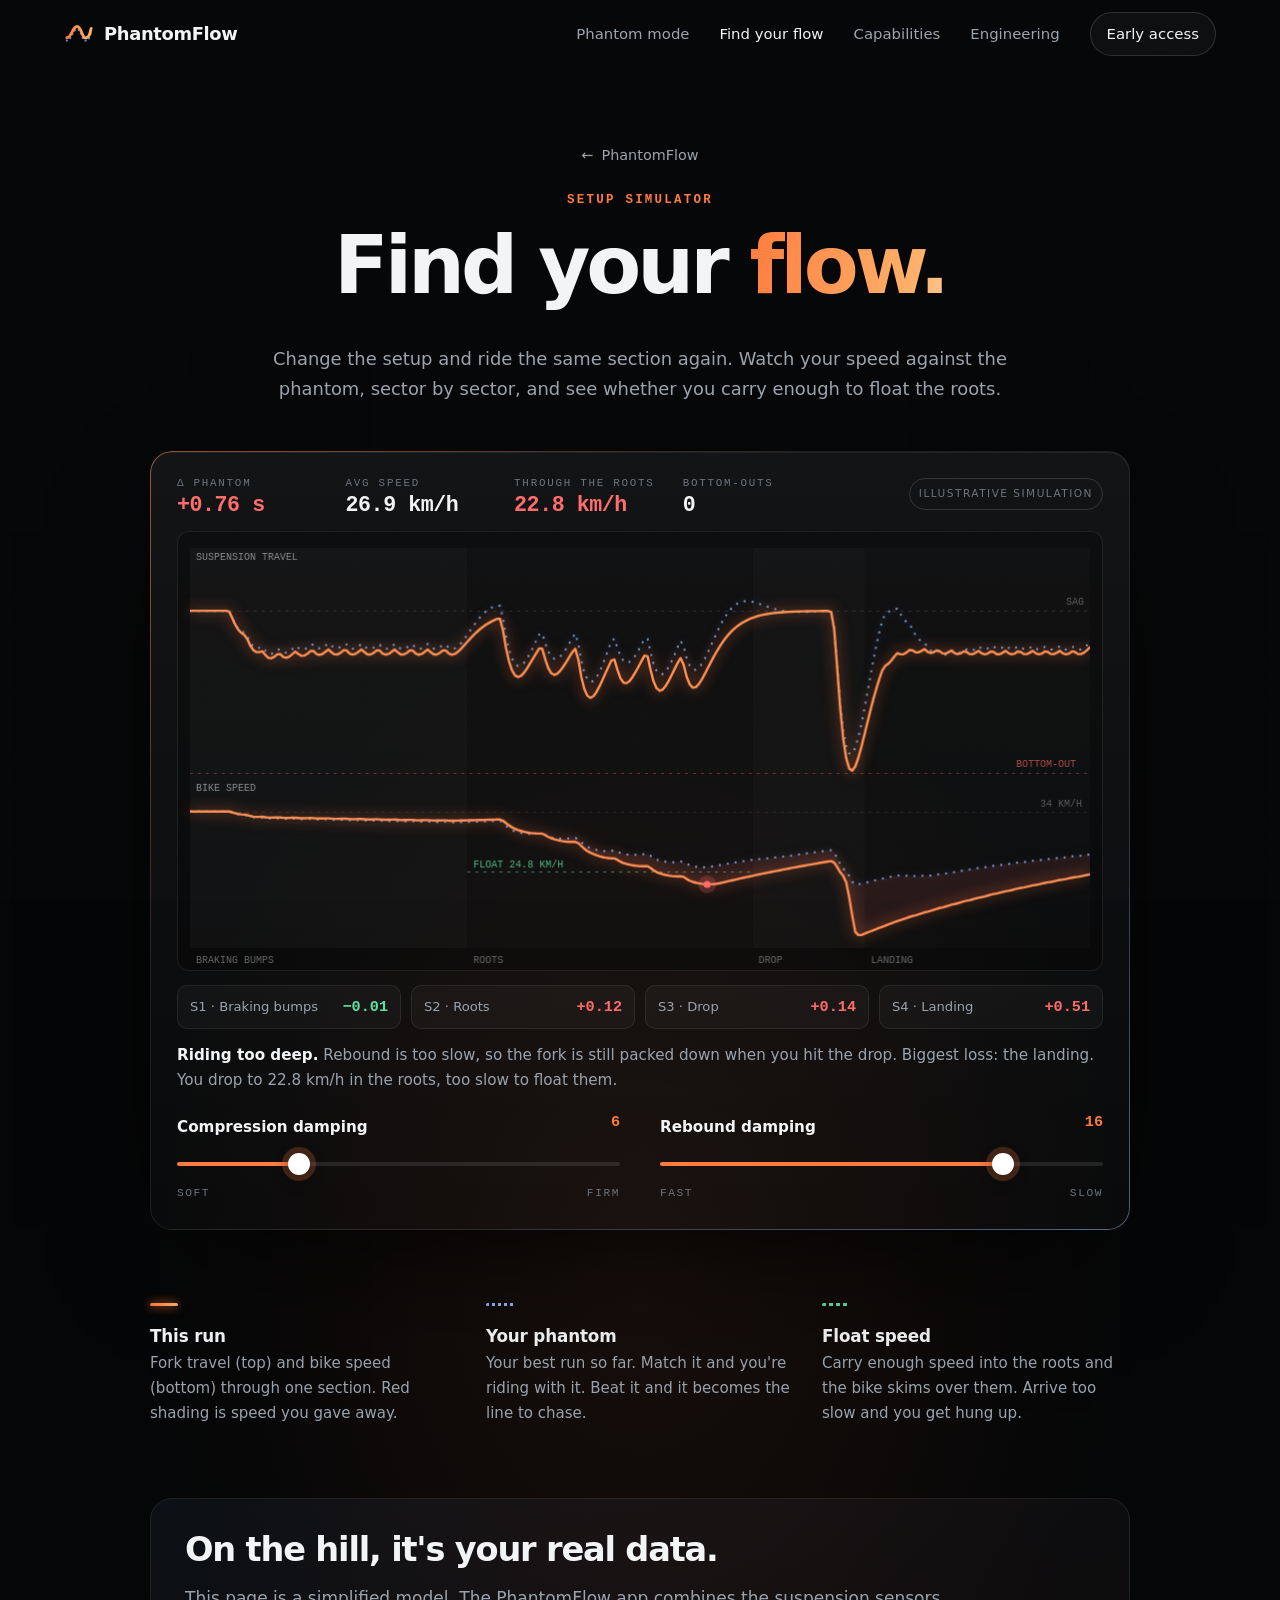
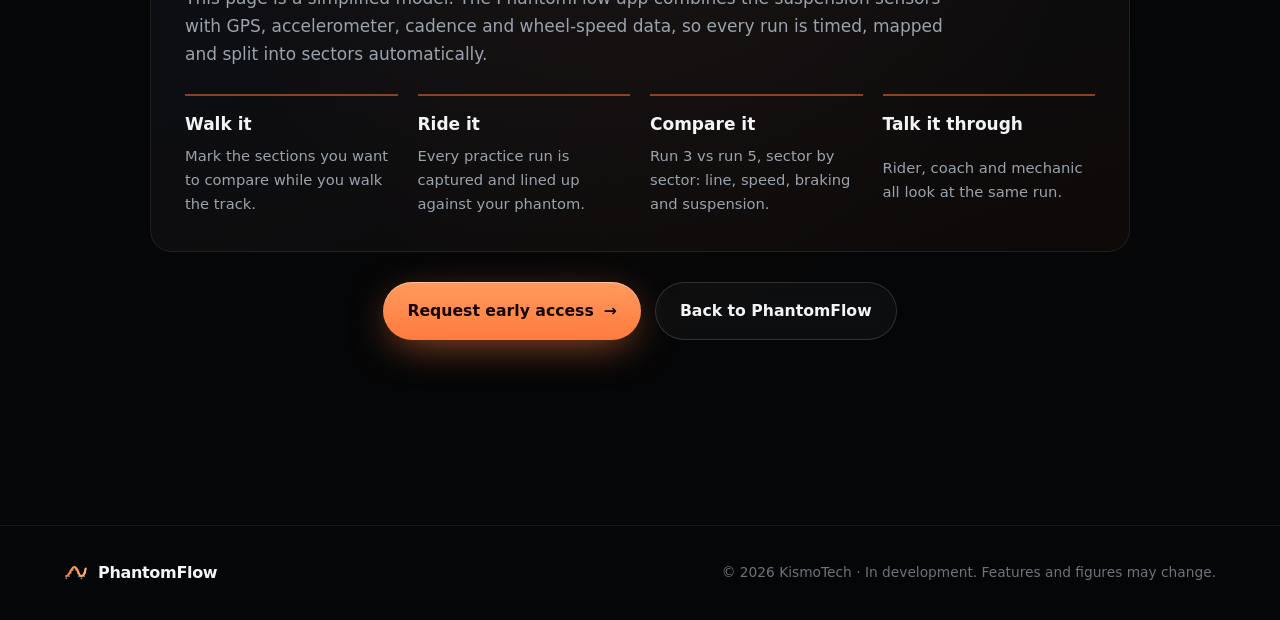
==== site/flow.html @ 26a6f1a1 "Initial PhantomFlow.uk site and Pages deployment - Static site in site/: landing page (hero telemetr" ====
<!doctype html>
<html lang="en-GB">
<head>
  <meta charset="utf-8">
  <meta name="viewport" content="width=device-width, initial-scale=1">
  <title>Find your flow · PhantomFlow</title>
  <meta name="description" content="Interactive suspension setup simulator from PhantomFlow. Tune compression and rebound damping and chase your phantom.">
  <meta name="color-scheme" content="dark">
  <meta name="theme-color" content="#050607">
  <link rel="icon" href="favicon.svg" type="image/svg+xml">
  <link rel="stylesheet" href="styles.css">
  <script src="main.js" defer></script>
  <script src="interactive.js" defer></script>
</head>
<body class="page-flow">
  <a class="skip" href="#main">Skip to content</a>

  <header class="site-header is-scrolled" data-header>
    <div class="wrap header-row">
      <a class="brand" href="./" aria-label="PhantomFlow home">
        <svg class="brand-mark" viewBox="0 0 32 32" aria-hidden="true"><use href="#mark"/></svg>
        <span>Phantom<b>Flow</b></span>
      </a>
      <nav aria-label="Primary">
        <a href="./#phantom">Phantom mode</a>
        <a href="flow.html" aria-current="page">Find your flow</a>
        <a href="./#capabilities">Capabilities</a>
        <a href="./#built">Engineering</a>
        <a href="./#access" class="nav-cta">Early access</a>
      </nav>
    </div>
  </header>

  <main id="main">
    <section class="section section-flow flow-page" aria-labelledby="flow-title">
      <div class="wrap">
        <div class="flow-head">
          <a class="back reveal" href="./"><span aria-hidden="true">←</span> PhantomFlow</a>
          <p class="eyebrow reveal">Setup simulator</p>
          <h1 id="flow-title" class="reveal">Find your <span class="gradient">flow.</span></h1>
          <p class="muted reveal">Change the setup and ride the same section again. Watch your speed against
            the phantom, sector by sector, and see whether you carry enough to float the roots.</p>
        </div>

        <div class="panel tuner reveal" data-tuner>
          <div class="tuner-top">
            <div class="readouts" aria-live="polite">
              <div><span class="hud-label">Δ Phantom</span><b data-out="delta">—</b></div>
              <div><span class="hud-label">Avg speed</span><b data-out="speed">—</b></div>
              <div><span class="hud-label">Through the roots</span><b data-out="roots">—</b></div>
              <div><span class="hud-label">Bottom-outs</span><b data-out="bottoms">—</b></div>
            </div>
            <span class="tag">Illustrative simulation</span>
          </div>

          <canvas class="tuner-canvas" data-tuner-canvas aria-hidden="true"></canvas>
          <ol class="splits" data-splits aria-label="Sector times against the phantom"></ol>
          <p class="tuner-verdict" data-out="verdict" aria-live="polite">&nbsp;</p>

          <div class="controls">
            <label class="control">
              <span class="control-row"><span>Compression damping</span><output data-val="comp">6</output></span>
              <input type="range" min="1" max="20" value="6" data-in="comp" aria-describedby="comp-hint">
              <span id="comp-hint" class="control-hint"><span>Soft</span><span>Firm</span></span>
            </label>
            <label class="control">
              <span class="control-row"><span>Rebound damping</span><output data-val="reb">16</output></span>
              <input type="range" min="1" max="20" value="16" data-in="reb" aria-describedby="reb-hint">
              <span id="reb-hint" class="control-hint"><span>Fast</span><span>Slow</span></span>
            </label>
          </div>
        </div>

        <div class="howto">
          <div class="howto-item reveal">
            <span class="sw sw-live" aria-hidden="true"></span>
            <h2>This run</h2>
            <p>Fork travel (top) and bike speed (bottom) through one section. Red shading is speed you gave away.</p>
          </div>
          <div class="howto-item reveal">
            <span class="sw sw-phantom" aria-hidden="true"></span>
            <h2>Your phantom</h2>
            <p>Your best run so far. Match it and you're riding with it. Beat it and it becomes the line to chase.</p>
          </div>
          <div class="howto-item reveal">
            <span class="sw sw-float" aria-hidden="true"></span>
            <h2>Float speed</h2>
            <p>Carry enough speed into the roots and the bike skims over them. Arrive too slow and you get hung up.</p>
          </div>
        </div>

        <section class="fusion reveal" aria-labelledby="fusion-title">
          <h2 id="fusion-title">On the hill, it's your real data.</h2>
          <p>This page is a simplified model. The PhantomFlow app combines the suspension sensors with GPS,
            accelerometer, cadence and wheel-speed data, so every run is timed, mapped and split
            into sectors automatically.</p>
          <ul class="fusion-list">
            <li><strong>Walk it</strong><span>Mark the sections you want to compare while you walk the track.</span></li>
            <li><strong>Ride it</strong><span>Every practice run is captured and lined up against your phantom.</span></li>
            <li><strong>Compare it</strong><span>Run 3 vs run 5, sector by sector: line, speed, braking and suspension.</span></li>
            <li><strong>Talk it through</strong><span>Rider, coach and mechanic all look at the same run.</span></li>
          </ul>
        </section>

        <p class="flow-cta reveal">
          <a class="btn btn-primary" href="./#access">Request early access <span aria-hidden="true">→</span></a>
          <a class="btn btn-quiet" href="./">Back to PhantomFlow</a>
        </p>
      </div>
    </section>
  </main>

  <footer class="site-footer">
    <div class="wrap footer-row">
      <a class="brand brand-sm" href="./"><svg class="brand-mark" viewBox="0 0 32 32" aria-hidden="true"><use href="#mark"/></svg><span>Phantom<b>Flow</b></span></a>
      <span>© 2026 KismoTech · In development. Features and figures may change.</span>
    </div>
  </footer>


  <svg width="0" height="0" style="position:absolute" aria-hidden="true">
    <defs>
      <linearGradient id="mark-g" x1="0" x2="1" y1="0" y2="0">
        <stop offset="0" stop-color="#ff7a3d"/><stop offset="1" stop-color="#ffb36b"/>
      </linearGradient>
    </defs>
    <symbol id="mark" viewBox="0 0 32 32">
      <path d="M3 23 C 8 23, 9 11, 14 11 S 19 25, 24 23 S 28 13, 29 13" fill="none" stroke="#8fb7ff" stroke-width="2.4" stroke-linecap="round" stroke-dasharray="0.1 4.6" opacity=".7"/>
      <path d="M3 20 C 8 20, 9 8, 14 8 S 19 22, 24 20 S 28 10, 29 10" fill="none" stroke="url(#mark-g)" stroke-width="3" stroke-linecap="round"/>
    </symbol>
  </svg>
</body>
</html>
---- site/styles.css ----
:root {
  color-scheme: dark;
  --bg: #050607;
  --bg-2: #0a0c0e;
  --surface: rgba(255, 255, 255, 0.035);
  --surface-2: rgba(255, 255, 255, 0.06);
  --hair: rgba(255, 255, 255, 0.08);
  --hair-2: rgba(255, 255, 255, 0.14);
  --text: #f2f4f6;
  --muted: #9aa3ad;
  --dim: #6b737c;
  --live: #ff7a3d;
  --live-2: #ffb36b;
  --phantom: #8fb7ff;
  --gain: #5fe0a1;
  --loss: #ff6b6b;
  --radius: 18px;
  --wrap: 1200px;
  --font: "Inter var", "Inter", "SF Pro Display", -apple-system, "Segoe UI Variable Display", "Segoe UI", system-ui, Roboto, "Helvetica Neue", Arial, sans-serif;
  --mono: "SF Mono", "JetBrains Mono", "Cascadia Code", ui-monospace, Menlo, Consolas, monospace;
  --ease: cubic-bezier(.2, .7, .1, 1);
}

*, *::before, *::after { box-sizing: border-box; }
html { scroll-behavior: smooth; background: var(--bg); }
@media (prefers-reduced-motion: reduce) { html { scroll-behavior: auto; } }

body {
  margin: 0;
  background: var(--bg);
  color: var(--text);
  font: 400 17px/1.65 var(--font);
  -webkit-font-smoothing: antialiased;
  text-rendering: optimizeLegibility;
  overflow-x: hidden;
}

/* subtle film grain over everything */
body::after {
  content: ""; position: fixed; inset: 0; pointer-events: none; z-index: 100; opacity: .06; mix-blend-mode: overlay;
  background-image: url("data:image/svg+xml,%3Csvg xmlns='http://www.w3.org/2000/svg' width='160' height='160'%3E%3Cfilter id='n'%3E%3CfeTurbulence type='fractalNoise' baseFrequency='.9' numOctaves='2' stitchTiles='stitch'/%3E%3C/filter%3E%3Crect width='100%25' height='100%25' filter='url(%23n)'/%3E%3C/svg%3E");
}

.wrap { max-width: var(--wrap); margin: 0 auto; padding: 0 24px; }
@media (max-width: 480px) { .wrap { padding: 0 16px; } }

a { color: inherit; }
h1, h2, h3 { margin: 0 0 .5em; font-weight: 700; letter-spacing: -0.035em; line-height: 1.02; }
h1 { font-size: clamp(3.2rem, 9vw, 7.5rem); font-weight: 800; letter-spacing: -0.05em; line-height: .95; }
h2 { font-size: clamp(2.1rem, 4.6vw, 3.6rem); }
h3 { font-size: 1.2rem; letter-spacing: -0.015em; line-height: 1.2; }
p { margin: 0 0 1.1em; }
.muted { color: var(--muted); }

.gradient {
  background: linear-gradient(100deg, var(--live) 0%, var(--live-2) 45%, #ffe2c4 60%, var(--phantom) 100%);
  -webkit-background-clip: text; background-clip: text; color: transparent;
  background-size: 200% 100%; animation: sheen 9s var(--ease) infinite alternate;
}
@keyframes sheen { to { background-position: 100% 0; } }

.skip { position: absolute; left: -999px; top: 8px; background: #fff; color: #000; padding: 8px 12px; border-radius: 8px; z-index: 200; }
.skip:focus { left: 8px; }
:focus-visible { outline: 2px solid var(--live); outline-offset: 4px; border-radius: 8px; }

.eyebrow, .kicker {
  font: 600 .78rem/1 var(--mono); letter-spacing: .18em; text-transform: uppercase; color: var(--live);
  margin-bottom: 22px;
}
.kicker { display: inline-flex; align-items: center; gap: 10px; color: var(--muted); padding: 9px 14px; border: 1px solid var(--hair-2); border-radius: 999px; background: var(--surface); backdrop-filter: blur(10px); }
.pulse { width: 8px; height: 8px; border-radius: 50%; background: var(--live); box-shadow: 0 0 0 0 rgba(255,122,61,.6); animation: pulse 2.2s infinite; flex: none; }
@keyframes pulse { 70% { box-shadow: 0 0 0 10px rgba(255,122,61,0); } 100% { box-shadow: 0 0 0 0 rgba(255,122,61,0); } }

/* ── Header ───────────────────────────────────────── */
.site-header { position: fixed; inset: 0 0 auto; z-index: 50; transition: background .4s var(--ease), border-color .4s var(--ease); border-bottom: 1px solid transparent; }
.site-header.is-scrolled { background: rgba(5, 6, 7, .72); backdrop-filter: saturate(160%) blur(16px); border-color: var(--hair); }
.header-row { display: flex; align-items: center; justify-content: space-between; height: 68px; gap: 20px; }
.brand { display: inline-flex; align-items: center; gap: 10px; text-decoration: none; font-weight: 600; font-size: 1.12rem; letter-spacing: -0.02em; }
.brand b { font-weight: 800; }
.brand-mark { width: 30px; height: 30px; }
nav { display: flex; align-items: center; gap: 30px; }
nav a { text-decoration: none; color: var(--muted); font-size: .93rem; transition: color .2s; }
nav a:hover { color: var(--text); }
.nav-cta { color: var(--text) !important; padding: 9px 16px; border: 1px solid var(--hair-2); border-radius: 999px; background: var(--surface); }
.nav-cta:hover { border-color: rgba(255,122,61,.6); }
@media (max-width: 760px) { nav a:not(.nav-cta) { display: none; } }

/* ── Buttons ─────────────────────────────────────── */
.btn { display: inline-flex; align-items: center; gap: 10px; padding: 15px 24px; border-radius: 999px; font-weight: 600; font-size: .98rem; text-decoration: none; transition: transform .25s var(--ease), box-shadow .25s var(--ease), background .25s; }
.btn:hover { transform: translateY(-2px); }
.btn-primary { color: #140700; background: linear-gradient(180deg, #ff9a5e, var(--live)); box-shadow: 0 10px 40px -10px rgba(255,122,61,.7), inset 0 1px 0 rgba(255,255,255,.35); }
.btn-primary:hover { box-shadow: 0 16px 50px -10px rgba(255,122,61,.85), inset 0 1px 0 rgba(255,255,255,.35); }
.btn-quiet { color: var(--text); border: 1px solid var(--hair-2); background: var(--surface); backdrop-filter: blur(10px); }
.btn-quiet:hover { background: var(--surface-2); }

/* ── Hero ────────────────────────────────────────── */
.hero { position: relative; min-height: 100svh; display: flex; flex-direction: column; justify-content: center; padding: 120px 0 150px; overflow: hidden; isolation: isolate; }
.hero-canvas { position: absolute; inset: 0; width: 100%; height: 100%; z-index: -2; }
.hero-vignette { position: absolute; inset: 0; z-index: -1; pointer-events: none;
  background:
    radial-gradient(60% 50% at 18% 40%, rgba(5,6,7,.92) 0%, rgba(5,6,7,.55) 55%, transparent 100%),
    radial-gradient(80% 60% at 80% 10%, rgba(143,183,255,.10), transparent 60%),
    radial-gradient(70% 60% at 85% 95%, rgba(255,122,61,.12), transparent 60%),
    linear-gradient(180deg, rgba(5,6,7,.6) 0%, transparent 25%, transparent 70%, var(--bg) 100%);
}
.hero-inner { position: relative; width: 100%; }
.lede { font-size: clamp(1.1rem, 1.6vw, 1.32rem); color: var(--muted); max-width: 32em; margin-top: 8px; }
.hero-actions { display: flex; flex-wrap: wrap; gap: 14px; margin-top: 34px; }

.hud { position: absolute; left: 50%; bottom: 28px; transform: translateX(-50%); width: min(var(--wrap) - 48px, calc(100% - 32px));
  display: grid; grid-template-columns: repeat(3, 1fr) 1.3fr; border: 1px solid var(--hair); border-radius: 16px; background: rgba(10,12,14,.55); backdrop-filter: blur(14px); overflow: hidden; }
.hud-cell { padding: 14px 18px; display: grid; gap: 4px; border-right: 1px solid var(--hair); }
.hud-cell:last-child { border-right: 0; }
.hud-label { font: 500 .68rem/1 var(--mono); letter-spacing: .16em; text-transform: uppercase; color: var(--dim); }
.hud-val { font: 600 1.25rem/1.1 var(--mono); font-variant-numeric: tabular-nums; letter-spacing: -0.02em; }
.hud-val.delta.ahead { color: var(--gain); }
.hud-val.delta.behind { color: var(--loss); }
.hud-legend { display: flex; align-items: center; justify-content: flex-end; gap: 18px; font-size: .82rem; color: var(--muted); }
.hud-legend span { display: inline-flex; align-items: center; gap: 8px; }
.sw { width: 18px; height: 3px; border-radius: 2px; display: inline-block; }
.sw-live { background: linear-gradient(90deg, var(--live), var(--live-2)); box-shadow: 0 0 10px var(--live); }
.sw-phantom { background: repeating-linear-gradient(90deg, var(--phantom) 0 3px, transparent 3px 6px); }
@media (max-width: 760px) {
  .hud { grid-template-columns: repeat(3, 1fr); }
  .hud-legend { display: none; }
  .hud-cell { padding: 12px; }
  .hud-val { font-size: 1.02rem; }
}

/* ── Spec strip ─────────────────────────────────── */
.specs { border-block: 1px solid var(--hair); background: linear-gradient(180deg, var(--bg-2), var(--bg)); }
.spec-grid { display: grid; grid-template-columns: repeat(4, 1fr); }
.spec { padding: 44px 24px; border-right: 1px solid var(--hair); display: grid; gap: 8px; }
.spec:first-child { padding-left: 0; }
.spec:last-child { border-right: 0; }
.spec-num { font-size: clamp(2.2rem, 4vw, 3.4rem); font-weight: 700; letter-spacing: -0.05em; line-height: 1; font-variant-numeric: tabular-nums; }
.spec-num small { font-size: .42em; font-weight: 600; letter-spacing: -0.01em; color: var(--live); margin-left: 4px; }
.spec-label { color: var(--muted); font-size: .92rem; }
@media (max-width: 860px) {
  .spec-grid { grid-template-columns: repeat(2, 1fr); }
  .spec { padding: 30px 20px; }
  .spec:nth-child(2n) { border-right: 0; }
  .spec:nth-child(-n+2) { border-bottom: 1px solid var(--hair); }
  .spec:nth-child(odd) { padding-left: 0; }
}

/* ── Sections ───────────────────────────────────── */
.section { padding: clamp(90px, 13vw, 170px) 0; position: relative; }
.section-tint { background:
  radial-gradient(60% 50% at 50% 0%, rgba(143,183,255,.07), transparent 70%),
  linear-gradient(180deg, var(--bg) 0%, var(--bg-2) 50%, var(--bg) 100%); }

.split { display: grid; grid-template-columns: 1fr 1.05fr; gap: clamp(40px, 6vw, 90px); align-items: center; }
@media (max-width: 920px) { .split { grid-template-columns: 1fr; } }
.split-copy > p { color: var(--muted); font-size: 1.12rem; max-width: 30em; }
.bullets { list-style: none; padding: 0; margin: 28px 0 0; display: grid; gap: 12px; }
.bullets li { display: flex; gap: 14px; align-items: baseline; color: var(--text); }
.bullets li::before { content: ""; width: 14px; height: 2px; background: var(--live); flex: none; transform: translateY(-4px); }

/* glass panel */
.panel { margin: 0; position: relative; border-radius: 22px; padding: 26px; background: linear-gradient(180deg, rgba(255,255,255,.055), rgba(255,255,255,.02)); border: 1px solid var(--hair); box-shadow: 0 40px 120px -40px rgba(0,0,0,.9), inset 0 1px 0 rgba(255,255,255,.06); }
.panel::before { content: ""; position: absolute; inset: -1px; border-radius: inherit; padding: 1px; pointer-events: none;
  background: linear-gradient(140deg, rgba(255,122,61,.55), transparent 35%, transparent 65%, rgba(143,183,255,.45));
  -webkit-mask: linear-gradient(#000 0 0) content-box, linear-gradient(#000 0 0); -webkit-mask-composite: xor; mask-composite: exclude; }
.panel-head { display: flex; justify-content: space-between; align-items: center; font: 500 .8rem/1 var(--mono); letter-spacing: .06em; color: var(--muted); margin-bottom: 18px; }
.tag { white-space: nowrap; font-size: .66rem; letter-spacing: .14em; text-transform: uppercase; padding: 6px 9px; border-radius: 999px; border: 1px solid var(--hair-2); color: var(--dim); }
.sector-list { list-style: none; margin: 0; padding: 0; display: grid; gap: 4px; }
.sector-list li { display: grid; grid-template-columns: 9.5em 1fr 4.2em; gap: 16px; align-items: center; padding: 13px 0; border-bottom: 1px solid var(--hair); font-size: .93rem; }
.sector-list li > span:first-child { color: var(--muted); }
.sector-list b, .panel-foot b { font: 600 1rem/1 var(--mono); text-align: right; font-variant-numeric: tabular-nums; }
.bar { height: 6px; border-radius: 6px; background: rgba(255,255,255,.06); overflow: hidden; }
.bar i { display: block; height: 100%; width: 0; border-radius: inherit; background: linear-gradient(90deg, rgba(95,224,161,.2), var(--gain)); transition: width 1.4s var(--ease) .2s; }
.bar i.loss { background: linear-gradient(90deg, rgba(255,107,107,.2), var(--loss)); }
.is-visible .bar i { width: var(--w); }
.gain { color: var(--gain); } .loss { color: var(--loss); }
.panel-foot { display: flex; justify-content: space-between; align-items: center; padding: 18px 0 4px; font: 500 .8rem/1 var(--mono); letter-spacing: .1em; text-transform: uppercase; color: var(--muted); }
.panel-foot b { font-size: 1.5rem; letter-spacing: -0.02em; }
.insight { display: flex; gap: 12px; align-items: flex-start; margin: 16px 0 0; padding: 14px 16px; border-radius: 12px; background: rgba(255,122,61,.07); border: 1px solid rgba(255,122,61,.22); font-size: .9rem; color: #ffd9c2; }
.insight-dot { width: 8px; height: 8px; border-radius: 50%; background: var(--live); margin-top: 7px; flex: none; box-shadow: 0 0 12px var(--live); }
@media (max-width: 520px) { .sector-list li { grid-template-columns: 1fr 3.6em; } .sector-list .bar { grid-column: 1 / -1; grid-row: 2; } }

/* cards */
.cards { display: grid; grid-template-columns: repeat(4, 1fr); gap: 16px; margin-top: 56px; }
@media (max-width: 1000px) { .cards { grid-template-columns: repeat(2, 1fr); } }
@media (max-width: 560px) { .cards { grid-template-columns: 1fr; } }
.card { position: relative; padding: 30px 26px 32px; border-radius: var(--radius); background: var(--surface); border: 1px solid var(--hair); transition: transform .5s var(--ease), border-color .4s, background .4s; overflow: hidden; }
.card::after { content: ""; position: absolute; inset: auto -40% -60% -40%; height: 70%; background: radial-gradient(closest-side, rgba(255,122,61,.18), transparent); opacity: 0; transition: opacity .5s; }
.card:hover { transform: translateY(-4px); border-color: var(--hair-2); background: var(--surface-2); }
.card:hover::after { opacity: 1; }
.card-idx { display: block; font: 500 .75rem/1 var(--mono); color: var(--live); letter-spacing: .14em; margin-bottom: 40px; }
.card p { color: var(--muted); margin: 0; font-size: .97rem; }

/* engineering */
.two-col { display: grid; grid-template-columns: 1fr 1.15fr; gap: clamp(40px, 7vw, 110px); align-items: start; }
@media (max-width: 920px) { .two-col { grid-template-columns: 1fr; } }
.two-col > div { position: sticky; top: 110px; }
@media (max-width: 920px) { .two-col > div { position: static; } }
.two-col .muted { font-size: 1.12rem; max-width: 28em; }
.ticks { list-style: none; margin: 0; padding: 0; border-top: 1px solid var(--hair); }
.ticks li { display: grid; grid-template-columns: 12em 1fr; gap: 24px; padding: 26px 0; border-bottom: 1px solid var(--hair); }
.ticks strong { font-weight: 650; letter-spacing: -0.01em; }
.ticks span { color: var(--muted); }
@media (max-width: 600px) { .ticks li { grid-template-columns: 1fr; gap: 6px; } }

/* access */
.access { overflow: hidden; }
.access::before { content: ""; position: absolute; left: 50%; top: 50%; width: 1100px; height: 700px; transform: translate(-50%, -50%); pointer-events: none;
  background: radial-gradient(closest-side, rgba(255,122,61,.16), rgba(143,183,255,.06) 55%, transparent 75%); filter: blur(10px); }
.access-inner { position: relative; max-width: 760px; text-align: center; }
.access-inner .muted { font-size: 1.15rem; }
.contact-slot { margin: 38px auto 0; display: inline-flex; align-items: center; gap: 14px; text-align: left; padding: 18px 24px; border-radius: 999px; border: 1px solid var(--hair-2); background: rgba(10,12,14,.6); backdrop-filter: blur(12px); color: var(--muted); }
.contact-slot strong { color: var(--text); font-weight: 600; }
@media (max-width: 600px) { .contact-slot { border-radius: 18px; } }

/* footer */
.site-footer { border-top: 1px solid var(--hair); padding: 34px 0; font-size: .86rem; color: var(--dim); }
.footer-row { display: flex; justify-content: space-between; align-items: center; gap: 16px; flex-wrap: wrap; }
.brand-sm { font-size: 1rem; color: var(--text); }
.brand-sm .brand-mark { width: 24px; height: 24px; }

/* ── Reveal on scroll ───────────────────────────── */
.js .reveal { opacity: 0; transform: translateY(26px); filter: blur(6px); transition: opacity 1s var(--ease), transform 1s var(--ease), filter 1s var(--ease); transition-delay: var(--d, 0s); }
.js .reveal.is-visible { opacity: 1; transform: none; filter: none; }
@media (prefers-reduced-motion: reduce) {
  .js .reveal { opacity: 1; transform: none; filter: none; transition: none; }
  .gradient, .pulse { animation: none; }
  .bar i { transition: none; }
}

/* ── Find your flow (tuner) ─────────────────────── */
.section-flow { background: radial-gradient(55% 45% at 50% 60%, rgba(255,122,61,.07), transparent 70%); }
.flow-head { max-width: 760px; margin: 0 auto 48px; text-align: center; }
.flow-head .muted { font-size: 1.12rem; }
.tuner { max-width: 980px; margin: 0 auto; padding: 26px 26px 30px; }
.tuner-top { display: flex; justify-content: space-between; align-items: flex-start; gap: 16px; margin-bottom: 14px; }
.readouts { display: grid; grid-template-columns: repeat(4, minmax(0, 1fr)); gap: 28px; }
.readouts > div { display: grid; gap: 6px; }
.readouts b { font: 600 1.35rem/1 var(--mono); font-variant-numeric: tabular-nums; letter-spacing: -0.02em; transition: color .3s; }
.tuner-canvas { width: 100%; height: clamp(320px, 40vw, 440px); display: block; border-radius: 12px; background: rgba(0,0,0,.25); border: 1px solid var(--hair); }
.tuner-verdict { min-height: 1.6em; margin: 14px 0 22px; color: var(--muted); font-size: .95rem; }
.tuner-verdict strong { color: var(--text); }
.controls { display: grid; grid-template-columns: 1fr 1fr; gap: 28px 40px; }
.control { display: grid; gap: 10px; }
.control-row { display: flex; justify-content: space-between; font-weight: 600; font-size: .95rem; }
.control-row output { font: 600 .95rem/1 var(--mono); color: var(--live); }
.control-hint { display: flex; justify-content: space-between; font: 500 .7rem/1 var(--mono); letter-spacing: .14em; text-transform: uppercase; color: var(--dim); }
input[type="range"] { -webkit-appearance: none; appearance: none; width: 100%; height: 28px; background: transparent; cursor: pointer; margin: 0; }
input[type="range"]::-webkit-slider-runnable-track { height: 4px; border-radius: 4px; background: linear-gradient(90deg, var(--live) var(--p, 50%), rgba(255,255,255,.1) var(--p, 50%)); }
input[type="range"]::-moz-range-track { height: 4px; border-radius: 4px; background: rgba(255,255,255,.1); }
input[type="range"]::-moz-range-progress { height: 4px; border-radius: 4px; background: var(--live); }
input[type="range"]::-webkit-slider-thumb { -webkit-appearance: none; width: 22px; height: 22px; margin-top: -9px; border-radius: 50%; background: #fff; border: 0; box-shadow: 0 0 0 6px rgba(255,122,61,.22), 0 4px 14px rgba(0,0,0,.6); transition: box-shadow .2s; }
input[type="range"]::-moz-range-thumb { width: 22px; height: 22px; border-radius: 50%; background: #fff; border: 0; box-shadow: 0 0 0 6px rgba(255,122,61,.22), 0 4px 14px rgba(0,0,0,.6); }
input[type="range"]:hover::-webkit-slider-thumb, input[type="range"]:focus-visible::-webkit-slider-thumb { box-shadow: 0 0 0 9px rgba(255,122,61,.3), 0 4px 14px rgba(0,0,0,.6); }
input[type="range"]:focus-visible { outline: none; }
@media (max-width: 760px) {
  .tuner { padding: 20px 16px 24px; }
  .tuner-top { flex-direction: column-reverse; }
  .readouts { grid-template-columns: repeat(2, 1fr); gap: 16px 24px; width: 100%; }
  .controls { grid-template-columns: 1fr; }
}

/* ── Flow field behind early access ─────────────── */
.flow-field { position: absolute; inset: 0; width: 100%; height: 100%; z-index: 0; opacity: .9;
  -webkit-mask: radial-gradient(70% 70% at 50% 50%, #000 30%, transparent 85%); mask: radial-gradient(70% 70% at 50% 50%, #000 30%, transparent 85%); }
.access-inner { z-index: 1; }


@media (max-width: 899px) {
  .hero { justify-content: flex-start; padding: 116px 0 290px; }
  .kicker { font-size: .66rem; letter-spacing: .12em; white-space: nowrap; }
}
@media (max-width: 480px) { .panel-head { font-size: .7rem; letter-spacing: .02em; } .panel-head .tag { display: none; } .hud-cell .hud-label { letter-spacing: .08em; } }

/* ── Flow teaser (home) ─────────────────────────── */
.flow-teaser { margin-top: 28px; display: flex; align-items: center; gap: 22px; padding: 22px 26px; border-radius: var(--radius); border: 1px solid var(--hair); background: linear-gradient(100deg, rgba(255,122,61,.07), rgba(143,183,255,.05)); text-decoration: none; transition: border-color .3s, transform .4s var(--ease); }
.flow-teaser:hover { border-color: rgba(255,122,61,.45); transform: translateY(-2px); }
.flow-teaser-mark svg { width: 64px; height: 32px; display: block; }
.flow-teaser-copy { display: grid; gap: 2px; flex: 1; }
.flow-teaser-copy span { color: var(--muted); font-size: .95rem; }
.flow-teaser-go { font-size: 1.4rem; color: var(--live); transition: transform .3s var(--ease); }
.flow-teaser:hover .flow-teaser-go { transform: translateX(4px); }
@media (max-width: 560px) { .flow-teaser-mark { display: none; } .flow-teaser { padding: 18px 20px; } }

/* ── Flow page ──────────────────────────────────── */
.flow-page { padding-top: 140px; min-height: 100svh; }
.flow-page h1 { font-size: clamp(2.8rem, 7vw, 5rem); }
.back { display: inline-flex; gap: 8px; margin-bottom: 26px; color: var(--muted); text-decoration: none; font-size: .9rem; }
.back:hover { color: var(--text); }
.howto { max-width: 980px; margin: 56px auto 0; display: grid; grid-template-columns: repeat(3, 1fr); gap: 28px; }
.howto-item h2 { font-size: 1.05rem; letter-spacing: -0.01em; margin: 14px 0 6px; }
.howto-item p { color: var(--muted); font-size: .94rem; margin: 0; }
.howto-item .sw { width: 28px; }
.howto-dot { display: inline-block; width: 10px; height: 10px; border-radius: 50%; background: var(--loss); box-shadow: 0 0 0 5px rgba(255,107,107,.2); }
@media (max-width: 760px) { .howto { grid-template-columns: 1fr; gap: 20px; } }
.flow-note { max-width: 980px; margin: 44px auto 0; color: var(--dim); font-size: .88rem; text-align: center; }
.flow-cta { display: flex; justify-content: center; flex-wrap: wrap; gap: 14px; margin-top: 30px; }
nav a[aria-current="page"] { color: var(--text); }

/* ── Flow page: splits, float, fusion ───────────── */
.splits { list-style: none; margin: 14px 0 0; padding: 0; display: grid; grid-template-columns: repeat(4, 1fr); gap: 10px; }
.splits li { display: flex; justify-content: space-between; align-items: baseline; gap: 8px; padding: 10px 12px; border-radius: 10px; background: rgba(255,255,255,.03); border: 1px solid var(--hair); font-size: .82rem; color: var(--muted); }
.splits b { font: 600 .95rem/1 var(--mono); font-variant-numeric: tabular-nums; }
@media (max-width: 760px) { .splits { grid-template-columns: repeat(2, 1fr); } }
.sw-float { background: repeating-linear-gradient(90deg, var(--gain) 0 4px, transparent 4px 7px); }
.fusion { max-width: 980px; margin: 72px auto 0; padding: 34px; border-radius: 22px; border: 1px solid var(--hair); background: linear-gradient(160deg, rgba(143,183,255,.06), rgba(255,122,61,.04)); }
.fusion h2 { font-size: clamp(1.5rem, 3vw, 2.1rem); }
.fusion > p { color: var(--muted); max-width: 46em; }
.fusion-list { list-style: none; margin: 26px 0 0; padding: 0; display: grid; grid-template-columns: repeat(4, 1fr); gap: 20px; }
.fusion-list li { display: grid; gap: 6px; padding-top: 14px; border-top: 2px solid rgba(255,122,61,.5); }
.fusion-list span { color: var(--muted); font-size: .92rem; }
@media (max-width: 860px) { .fusion-list { grid-template-columns: repeat(2, 1fr); } .fusion { padding: 24px; } }
@media (max-width: 520px) { .fusion-list { grid-template-columns: 1fr; } }
.readouts b.gain { color: var(--gain); } .readouts b.loss { color: var(--loss); }
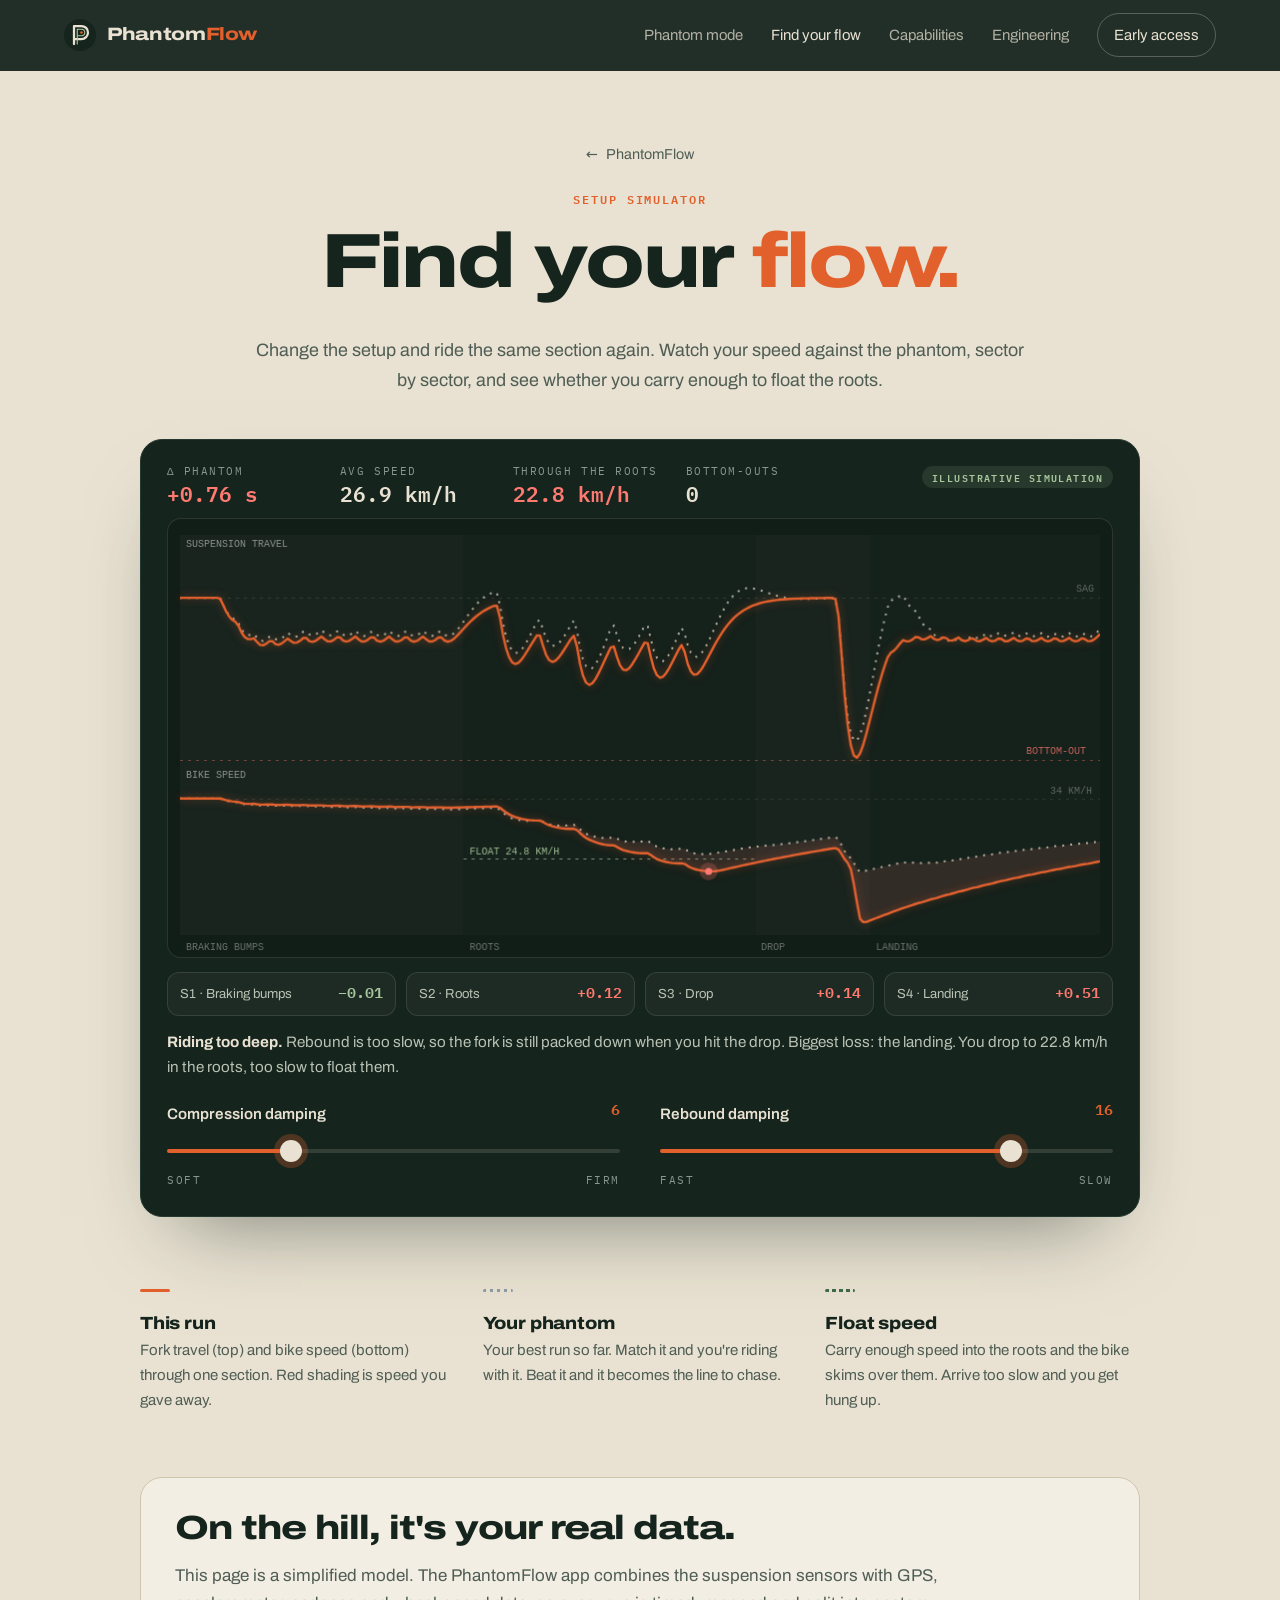
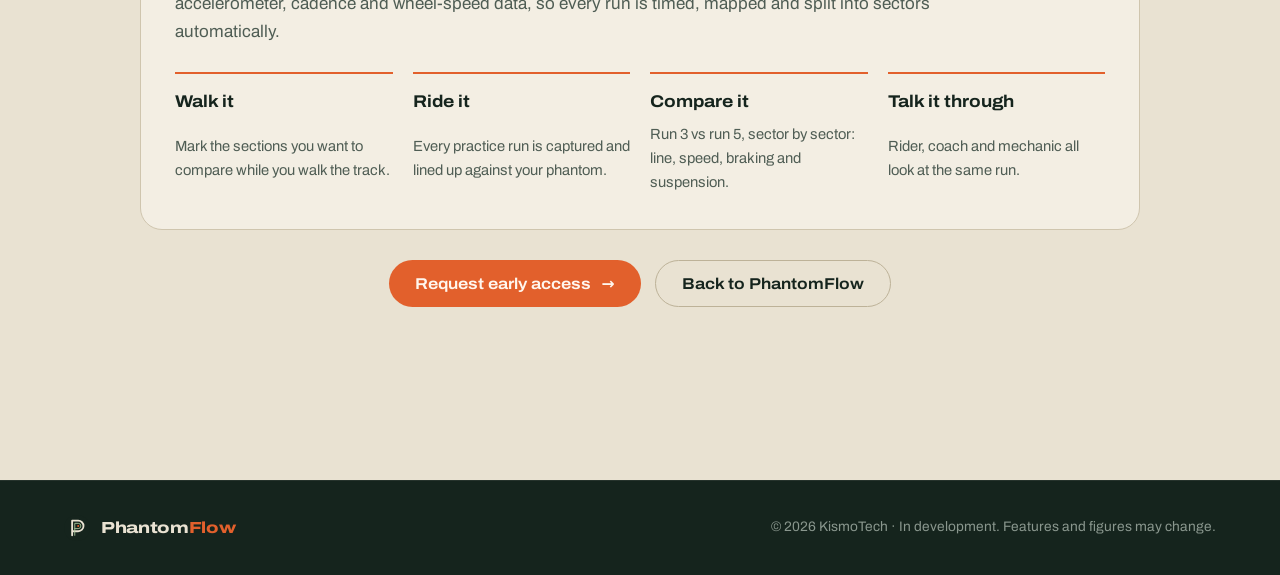
==== commit 3590bfab: "Apply Contour brand - Forest / sand / oxide palette as CSS tokens; light sand sections with   .dark " ====
--- a/site/flow.html
+++ b/site/flow.html
@@ -5,9 +5,10 @@
   <meta name="viewport" content="width=device-width, initial-scale=1">
   <title>Find your flow · PhantomFlow</title>
   <meta name="description" content="Interactive suspension setup simulator from PhantomFlow. Tune compression and rebound damping and chase your phantom.">
-  <meta name="color-scheme" content="dark">
-  <meta name="theme-color" content="#050607">
+  <meta name="theme-color" content="#15241D">
   <link rel="icon" href="favicon.svg" type="image/svg+xml">
+  <link rel="preload" href="fonts/archivo-var-latin.woff2" as="font" type="font/woff2" crossorigin>
+  <link rel="preload" href="fonts/ibm-plex-mono-400-latin.woff2" as="font" type="font/woff2" crossorigin>
   <link rel="stylesheet" href="styles.css">
   <script src="main.js" defer></script>
   <script src="interactive.js" defer></script>
@@ -18,7 +19,7 @@
   <header class="site-header is-scrolled" data-header>
     <div class="wrap header-row">
       <a class="brand" href="./" aria-label="PhantomFlow home">
-        <svg class="brand-mark" viewBox="0 0 32 32" aria-hidden="true"><use href="#mark"/></svg>
+        <svg class="brand-mark" viewBox="0 0 64 64" aria-hidden="true"><use href="#mark"/></svg>
         <span>Phantom<b>Flow</b></span>
       </a>
       <nav aria-label="Primary">
@@ -112,21 +113,20 @@
 
   <footer class="site-footer">
     <div class="wrap footer-row">
-      <a class="brand brand-sm" href="./"><svg class="brand-mark" viewBox="0 0 32 32" aria-hidden="true"><use href="#mark"/></svg><span>Phantom<b>Flow</b></span></a>
+      <a class="brand brand-sm" href="./"><svg class="brand-mark" viewBox="0 0 64 64" aria-hidden="true"><use href="#mark"/></svg><span>Phantom<b>Flow</b></span></a>
       <span>© 2026 KismoTech · In development. Features and figures may change.</span>
     </div>
   </footer>
 
 
   <svg width="0" height="0" style="position:absolute" aria-hidden="true">
-    <defs>
-      <linearGradient id="mark-g" x1="0" x2="1" y1="0" y2="0">
-        <stop offset="0" stop-color="#ff7a3d"/><stop offset="1" stop-color="#ffb36b"/>
-      </linearGradient>
-    </defs>
-    <symbol id="mark" viewBox="0 0 32 32">
-      <path d="M3 23 C 8 23, 9 11, 14 11 S 19 25, 24 23 S 28 13, 29 13" fill="none" stroke="#8fb7ff" stroke-width="2.4" stroke-linecap="round" stroke-dasharray="0.1 4.6" opacity=".7"/>
-      <path d="M3 20 C 8 20, 9 8, 14 8 S 19 22, 24 20 S 28 10, 29 10" fill="none" stroke="url(#mark-g)" stroke-width="3" stroke-linecap="round"/>
+    <symbol id="mark" viewBox="0 0 64 64">
+      <circle cx="32" cy="32" r="32" fill="#15241D"/>
+      <g fill="none" stroke-linecap="round" stroke-linejoin="round">
+        <path d="M20 50V14h15a13 13 0 0 1 0 26H20" stroke="#E9E2D2" stroke-width="4.5"/>
+        <path d="M26.5 50V20.5H35a6.5 6.5 0 0 1 0 13h-8.5" stroke="#A9C79C" stroke-width="2.2"/>
+      </g>
+      <circle cx="35" cy="27" r="2.6" fill="#E2602C"/>
     </symbol>
   </svg>
 </body>
--- a/site/styles.css
+++ b/site/styles.css
@@ -1,194 +1,218 @@
+/* PhantomFlow · Contour brand (see design repo docs/brand/README.md) */
+
+@font-face {
+  font-family: "Archivo";
+  src: url("fonts/archivo-var-latin.woff2") format("woff2");
+  font-weight: 100 900; font-stretch: 62% 125%; font-display: swap;
+}
+@font-face {
+  font-family: "IBM Plex Mono";
+  src: url("fonts/ibm-plex-mono-400-latin.woff2") format("woff2");
+  font-weight: 400; font-display: swap;
+}
+@font-face {
+  font-family: "IBM Plex Mono";
+  src: url("fonts/ibm-plex-mono-600-latin.woff2") format("woff2");
+  font-weight: 600; font-display: swap;
+}
+
 :root {
-  color-scheme: dark;
-  --bg: #050607;
-  --bg-2: #0a0c0e;
-  --surface: rgba(255, 255, 255, 0.035);
-  --surface-2: rgba(255, 255, 255, 0.06);
-  --hair: rgba(255, 255, 255, 0.08);
-  --hair-2: rgba(255, 255, 255, 0.14);
-  --text: #f2f4f6;
-  --muted: #9aa3ad;
-  --dim: #6b737c;
-  --live: #ff7a3d;
-  --live-2: #ffb36b;
-  --phantom: #8fb7ff;
-  --gain: #5fe0a1;
-  --loss: #ff6b6b;
+  /* brand palette */
+  --forest: #15241D; --forest-2: #1D3027; --forest-3: #24392F;
+  --sand: #E9E2D2; --sand-2: #F3EEE3; --sand-line: #CFC5AE;
+  --oxide: #E2602C; --oxide-2: #EE7A48; --oxide-ink: #FFF6EE;
+  --moss: #A9C79C; --moss-ink: #3E6B48; --slate: #8E9BA6;
+
+  /* theme (light / sand) */
+  --bg: var(--sand); --bg-2: var(--sand-2);
+  --surface: var(--sand-2); --surface-2: #FBF8F1;
+  --text: var(--forest); --muted: #4F5D54; --dim: #75807A;
+  --hair: var(--sand-line); --hair-2: #BDB298;
+  --gain: var(--moss-ink); --loss: #C93C3C; --phantom: var(--slate);
+  --contour: rgba(21, 36, 29, 0.10);
+
   --radius: 18px;
   --wrap: 1200px;
-  --font: "Inter var", "Inter", "SF Pro Display", -apple-system, "Segoe UI Variable Display", "Segoe UI", system-ui, Roboto, "Helvetica Neue", Arial, sans-serif;
-  --mono: "SF Mono", "JetBrains Mono", "Cascadia Code", ui-monospace, Menlo, Consolas, monospace;
+  --display: "Archivo", "Segoe UI", system-ui, sans-serif;
+  --font: "Archivo", "Segoe UI", system-ui, -apple-system, sans-serif;
+  --mono: "IBM Plex Mono", ui-monospace, Menlo, Consolas, monospace;
   --ease: cubic-bezier(.2, .7, .1, 1);
-}
+  color-scheme: light;
+}
+
+.dark, .panel {
+  --bg: var(--forest); --bg-2: var(--forest-2);
+  --surface: rgba(233, 226, 210, 0.04); --surface-2: rgba(233, 226, 210, 0.07);
+  --text: var(--sand); --muted: #B9C2B4; --dim: #8A978E;
+  --hair: rgba(233, 226, 210, 0.12); --hair-2: rgba(233, 226, 210, 0.22);
+  --gain: var(--moss); --loss: #FF7A70; --phantom: var(--sand);
+  --contour: rgba(169, 199, 156, 0.09);
+  color-scheme: dark;
+}
+.dark { background: var(--bg); color: var(--text); }
 
 *, *::before, *::after { box-sizing: border-box; }
-html { scroll-behavior: smooth; background: var(--bg); }
+html { scroll-behavior: smooth; background: var(--forest); }
 @media (prefers-reduced-motion: reduce) { html { scroll-behavior: auto; } }
 
 body {
-  margin: 0;
-  background: var(--bg);
-  color: var(--text);
-  font: 400 17px/1.65 var(--font);
-  -webkit-font-smoothing: antialiased;
-  text-rendering: optimizeLegibility;
-  overflow-x: hidden;
-}
-
-/* subtle film grain over everything */
-body::after {
-  content: ""; position: fixed; inset: 0; pointer-events: none; z-index: 100; opacity: .06; mix-blend-mode: overlay;
-  background-image: url("data:image/svg+xml,%3Csvg xmlns='http://www.w3.org/2000/svg' width='160' height='160'%3E%3Cfilter id='n'%3E%3CfeTurbulence type='fractalNoise' baseFrequency='.9' numOctaves='2' stitchTiles='stitch'/%3E%3C/filter%3E%3Crect width='100%25' height='100%25' filter='url(%23n)'/%3E%3C/svg%3E");
+  margin: 0; background: var(--bg); color: var(--text);
+  font: 400 17px/1.65 var(--font); font-stretch: 100%;
+  -webkit-font-smoothing: antialiased; text-rendering: optimizeLegibility; overflow-x: hidden;
 }
 
 .wrap { max-width: var(--wrap); margin: 0 auto; padding: 0 24px; }
 @media (max-width: 480px) { .wrap { padding: 0 16px; } }
 
 a { color: inherit; }
-h1, h2, h3 { margin: 0 0 .5em; font-weight: 700; letter-spacing: -0.035em; line-height: 1.02; }
-h1 { font-size: clamp(3.2rem, 9vw, 7.5rem); font-weight: 800; letter-spacing: -0.05em; line-height: .95; }
-h2 { font-size: clamp(2.1rem, 4.6vw, 3.6rem); }
-h3 { font-size: 1.2rem; letter-spacing: -0.015em; line-height: 1.2; }
+h1, h2, h3 { margin: 0 0 .5em; font-family: var(--display); font-weight: 800; font-stretch: 125%; letter-spacing: -0.03em; line-height: .98; }
+h1 { font-size: clamp(2.9rem, 8.4vw, 7rem); line-height: .92; }
+h2 { font-size: clamp(2rem, 4.4vw, 3.5rem); }
+h3 { font-size: 1.15rem; font-stretch: 112%; letter-spacing: -0.015em; line-height: 1.2; }
 p { margin: 0 0 1.1em; }
 .muted { color: var(--muted); }
-
-.gradient {
-  background: linear-gradient(100deg, var(--live) 0%, var(--live-2) 45%, #ffe2c4 60%, var(--phantom) 100%);
-  -webkit-background-clip: text; background-clip: text; color: transparent;
-  background-size: 200% 100%; animation: sheen 9s var(--ease) infinite alternate;
-}
-@keyframes sheen { to { background-position: 100% 0; } }
-
-.skip { position: absolute; left: -999px; top: 8px; background: #fff; color: #000; padding: 8px 12px; border-radius: 8px; z-index: 200; }
+.accent, .gradient { color: var(--oxide); }
+
+.skip { position: absolute; left: -999px; top: 8px; background: var(--sand); color: var(--forest); padding: 8px 12px; border-radius: 8px; z-index: 200; }
 .skip:focus { left: 8px; }
-:focus-visible { outline: 2px solid var(--live); outline-offset: 4px; border-radius: 8px; }
-
-.eyebrow, .kicker {
-  font: 600 .78rem/1 var(--mono); letter-spacing: .18em; text-transform: uppercase; color: var(--live);
-  margin-bottom: 22px;
-}
-.kicker { display: inline-flex; align-items: center; gap: 10px; color: var(--muted); padding: 9px 14px; border: 1px solid var(--hair-2); border-radius: 999px; background: var(--surface); backdrop-filter: blur(10px); }
-.pulse { width: 8px; height: 8px; border-radius: 50%; background: var(--live); box-shadow: 0 0 0 0 rgba(255,122,61,.6); animation: pulse 2.2s infinite; flex: none; }
-@keyframes pulse { 70% { box-shadow: 0 0 0 10px rgba(255,122,61,0); } 100% { box-shadow: 0 0 0 0 rgba(255,122,61,0); } }
+:focus-visible { outline: 2px solid var(--oxide); outline-offset: 4px; border-radius: 8px; }
+
+.eyebrow, .kicker { font: 600 .76rem/1 var(--mono); letter-spacing: .16em; text-transform: uppercase; color: var(--oxide); margin-bottom: 22px; }
+.kicker { display: inline-flex; align-items: center; gap: 10px; color: var(--muted); padding: 9px 14px; border: 1px solid var(--hair-2); border-radius: 999px; }
+.pulse { width: 8px; height: 8px; border-radius: 50%; background: var(--oxide); box-shadow: 0 0 0 0 rgba(226,96,44,.6); animation: pulse 2.2s infinite; flex: none; }
+@keyframes pulse { 70% { box-shadow: 0 0 0 10px rgba(226,96,44,0); } 100% { box-shadow: 0 0 0 0 rgba(226,96,44,0); } }
+
+/* contour field (inline SVG behind dark sections) */
+.contours { position: absolute; inset: 0; width: 100%; height: 100%; z-index: 0; pointer-events: none; }
+.contours path { fill: none; stroke: var(--contour); stroke-width: 1.2; }
 
 /* ── Header ───────────────────────────────────────── */
-.site-header { position: fixed; inset: 0 0 auto; z-index: 50; transition: background .4s var(--ease), border-color .4s var(--ease); border-bottom: 1px solid transparent; }
-.site-header.is-scrolled { background: rgba(5, 6, 7, .72); backdrop-filter: saturate(160%) blur(16px); border-color: var(--hair); }
-.header-row { display: flex; align-items: center; justify-content: space-between; height: 68px; gap: 20px; }
-.brand { display: inline-flex; align-items: center; gap: 10px; text-decoration: none; font-weight: 600; font-size: 1.12rem; letter-spacing: -0.02em; }
-.brand b { font-weight: 800; }
-.brand-mark { width: 30px; height: 30px; }
-nav { display: flex; align-items: center; gap: 30px; }
-nav a { text-decoration: none; color: var(--muted); font-size: .93rem; transition: color .2s; }
-nav a:hover { color: var(--text); }
-.nav-cta { color: var(--text) !important; padding: 9px 16px; border: 1px solid var(--hair-2); border-radius: 999px; background: var(--surface); }
-.nav-cta:hover { border-color: rgba(255,122,61,.6); }
+.site-header { position: fixed; inset: 0 0 auto; z-index: 50; color: var(--sand); transition: background .4s var(--ease), border-color .4s var(--ease); border-bottom: 1px solid transparent; }
+.site-header.is-scrolled { background: rgba(21, 36, 29, .88); backdrop-filter: saturate(140%) blur(14px); border-color: rgba(233,226,210,.10); }
+.header-row { display: flex; align-items: center; justify-content: space-between; height: 70px; gap: 20px; }
+.brand { display: inline-flex; align-items: center; gap: 11px; text-decoration: none; font: 500 1.12rem/1 var(--display); font-stretch: 125%; letter-spacing: -0.02em; }
+.brand b { font-weight: 800; color: var(--oxide); }
+.brand span { font-weight: 800; }
+.brand-mark { width: 32px; height: 32px; flex: none; }
+nav { display: flex; align-items: center; gap: 28px; }
+nav a { text-decoration: none; color: rgba(233,226,210,.72); font-size: .93rem; transition: color .2s; }
+nav a:hover, nav a[aria-current="page"] { color: var(--sand); }
+.nav-cta { color: var(--sand) !important; padding: 9px 16px; border: 1px solid rgba(233,226,210,.28); border-radius: 999px; }
+.nav-cta:hover { border-color: var(--oxide); }
 @media (max-width: 760px) { nav a:not(.nav-cta) { display: none; } }
 
 /* ── Buttons ─────────────────────────────────────── */
-.btn { display: inline-flex; align-items: center; gap: 10px; padding: 15px 24px; border-radius: 999px; font-weight: 600; font-size: .98rem; text-decoration: none; transition: transform .25s var(--ease), box-shadow .25s var(--ease), background .25s; }
+.btn { display: inline-flex; align-items: center; gap: 10px; padding: 15px 26px; border-radius: 999px; font: 650 .98rem/1 var(--font); font-stretch: 112%; text-decoration: none; transition: transform .25s var(--ease), background .25s, border-color .25s; }
 .btn:hover { transform: translateY(-2px); }
-.btn-primary { color: #140700; background: linear-gradient(180deg, #ff9a5e, var(--live)); box-shadow: 0 10px 40px -10px rgba(255,122,61,.7), inset 0 1px 0 rgba(255,255,255,.35); }
-.btn-primary:hover { box-shadow: 0 16px 50px -10px rgba(255,122,61,.85), inset 0 1px 0 rgba(255,255,255,.35); }
-.btn-quiet { color: var(--text); border: 1px solid var(--hair-2); background: var(--surface); backdrop-filter: blur(10px); }
-.btn-quiet:hover { background: var(--surface-2); }
+.btn-primary { color: var(--oxide-ink); background: var(--oxide); }
+.btn-primary:hover { background: var(--oxide-2); }
+.btn-quiet { color: var(--text); border: 1px solid var(--hair-2); }
+.btn-quiet:hover { border-color: var(--text); }
 
 /* ── Hero ────────────────────────────────────────── */
 .hero { position: relative; min-height: 100svh; display: flex; flex-direction: column; justify-content: center; padding: 120px 0 150px; overflow: hidden; isolation: isolate; }
+.hero .contours { z-index: -3; }
+.hero .contours path { stroke: rgba(169, 199, 156, 0.17); }
 .hero-canvas { position: absolute; inset: 0; width: 100%; height: 100%; z-index: -2; }
 .hero-vignette { position: absolute; inset: 0; z-index: -1; pointer-events: none;
-  background:
-    radial-gradient(60% 50% at 18% 40%, rgba(5,6,7,.92) 0%, rgba(5,6,7,.55) 55%, transparent 100%),
-    radial-gradient(80% 60% at 80% 10%, rgba(143,183,255,.10), transparent 60%),
-    radial-gradient(70% 60% at 85% 95%, rgba(255,122,61,.12), transparent 60%),
-    linear-gradient(180deg, rgba(5,6,7,.6) 0%, transparent 25%, transparent 70%, var(--bg) 100%);
-}
+  background: radial-gradient(58% 55% at 16% 48%, rgba(21,36,29,.94) 0%, rgba(21,36,29,.6) 55%, transparent 100%),
+              linear-gradient(180deg, rgba(21,36,29,.5) 0%, transparent 22%, transparent 78%, var(--forest) 100%); }
 .hero-inner { position: relative; width: 100%; }
-.lede { font-size: clamp(1.1rem, 1.6vw, 1.32rem); color: var(--muted); max-width: 32em; margin-top: 8px; }
+.lede { font-size: clamp(1.08rem, 1.5vw, 1.28rem); color: var(--muted); max-width: 33em; margin-top: 10px; }
 .hero-actions { display: flex; flex-wrap: wrap; gap: 14px; margin-top: 34px; }
 
 .hud { position: absolute; left: 50%; bottom: 28px; transform: translateX(-50%); width: min(var(--wrap) - 48px, calc(100% - 32px));
-  display: grid; grid-template-columns: repeat(3, 1fr) 1.3fr; border: 1px solid var(--hair); border-radius: 16px; background: rgba(10,12,14,.55); backdrop-filter: blur(14px); overflow: hidden; }
+  display: grid; grid-template-columns: repeat(3, 1fr) 1.3fr; border: 1px solid var(--hair); border-radius: 16px; background: rgba(21,36,29,.72); backdrop-filter: blur(12px); overflow: hidden; }
 .hud-cell { padding: 14px 18px; display: grid; gap: 4px; border-right: 1px solid var(--hair); }
 .hud-cell:last-child { border-right: 0; }
-.hud-label { font: 500 .68rem/1 var(--mono); letter-spacing: .16em; text-transform: uppercase; color: var(--dim); }
-.hud-val { font: 600 1.25rem/1.1 var(--mono); font-variant-numeric: tabular-nums; letter-spacing: -0.02em; }
+.hud-label { font: 500 .68rem/1 var(--mono); letter-spacing: .14em; text-transform: uppercase; color: var(--dim); }
+.hud-val { font: 600 1.25rem/1.1 var(--mono); font-variant-numeric: tabular-nums; }
 .hud-val.delta.ahead { color: var(--gain); }
 .hud-val.delta.behind { color: var(--loss); }
 .hud-legend { display: flex; align-items: center; justify-content: flex-end; gap: 18px; font-size: .82rem; color: var(--muted); }
 .hud-legend span { display: inline-flex; align-items: center; gap: 8px; }
-.sw { width: 18px; height: 3px; border-radius: 2px; display: inline-block; }
-.sw-live { background: linear-gradient(90deg, var(--live), var(--live-2)); box-shadow: 0 0 10px var(--live); }
-.sw-phantom { background: repeating-linear-gradient(90deg, var(--phantom) 0 3px, transparent 3px 6px); }
+.sw { width: 20px; height: 3px; border-radius: 2px; display: inline-block; }
+.sw-live { background: var(--oxide); }
+.sw-phantom { background: repeating-linear-gradient(90deg, var(--phantom) 0 3px, transparent 3px 7px); }
+.sw-float { background: repeating-linear-gradient(90deg, var(--gain) 0 4px, transparent 4px 7px); }
 @media (max-width: 760px) {
   .hud { grid-template-columns: repeat(3, 1fr); }
   .hud-legend { display: none; }
   .hud-cell { padding: 12px; }
   .hud-val { font-size: 1.02rem; }
 }
+@media (max-width: 899px) {
+  .hero { justify-content: flex-start; padding: 116px 0 290px; }
+  .kicker { font-size: .64rem; letter-spacing: .1em; white-space: nowrap; }
+}
 
 /* ── Spec strip ─────────────────────────────────── */
-.specs { border-block: 1px solid var(--hair); background: linear-gradient(180deg, var(--bg-2), var(--bg)); }
+.specs { background: var(--forest); color: var(--sand); border-top: 1px solid rgba(233,226,210,.08); }
 .spec-grid { display: grid; grid-template-columns: repeat(4, 1fr); }
-.spec { padding: 44px 24px; border-right: 1px solid var(--hair); display: grid; gap: 8px; }
+.spec { padding: 40px 24px; border-right: 1px solid rgba(233,226,210,.1); display: grid; gap: 8px; align-content: start; }
 .spec:first-child { padding-left: 0; }
 .spec:last-child { border-right: 0; }
-.spec-num { font-size: clamp(2.2rem, 4vw, 3.4rem); font-weight: 700; letter-spacing: -0.05em; line-height: 1; font-variant-numeric: tabular-nums; }
-.spec-num small { font-size: .42em; font-weight: 600; letter-spacing: -0.01em; color: var(--live); margin-left: 4px; }
-.spec-label { color: var(--muted); font-size: .92rem; }
+.spec-num { font: 800 clamp(2.2rem, 4vw, 3.3rem)/1 var(--display); font-stretch: 125%; letter-spacing: -0.04em; font-variant-numeric: tabular-nums; }
+.spec-num small { font-size: .42em; font-weight: 700; letter-spacing: 0; color: var(--oxide); margin-left: 4px; }
+.spec-label { color: #B9C2B4; font-size: .92rem; }
 @media (max-width: 860px) {
   .spec-grid { grid-template-columns: repeat(2, 1fr); }
-  .spec { padding: 30px 20px; }
+  .spec { padding: 28px 18px; }
   .spec:nth-child(2n) { border-right: 0; }
-  .spec:nth-child(-n+2) { border-bottom: 1px solid var(--hair); }
+  .spec:nth-child(-n+2) { border-bottom: 1px solid rgba(233,226,210,.1); }
   .spec:nth-child(odd) { padding-left: 0; }
 }
 
 /* ── Sections ───────────────────────────────────── */
-.section { padding: clamp(90px, 13vw, 170px) 0; position: relative; }
-.section-tint { background:
-  radial-gradient(60% 50% at 50% 0%, rgba(143,183,255,.07), transparent 70%),
-  linear-gradient(180deg, var(--bg) 0%, var(--bg-2) 50%, var(--bg) 100%); }
+.section { padding: clamp(88px, 12vw, 160px) 0; position: relative; overflow: hidden; }
+.section > .wrap { position: relative; z-index: 1; }
+.section-tint { background: var(--bg-2); }
 
 .split { display: grid; grid-template-columns: 1fr 1.05fr; gap: clamp(40px, 6vw, 90px); align-items: center; }
 @media (max-width: 920px) { .split { grid-template-columns: 1fr; } }
-.split-copy > p { color: var(--muted); font-size: 1.12rem; max-width: 30em; }
+.split-copy > p:not(.eyebrow) { color: var(--muted); font-size: 1.12rem; max-width: 30em; }
 .bullets { list-style: none; padding: 0; margin: 28px 0 0; display: grid; gap: 12px; }
-.bullets li { display: flex; gap: 14px; align-items: baseline; color: var(--text); }
-.bullets li::before { content: ""; width: 14px; height: 2px; background: var(--live); flex: none; transform: translateY(-4px); }
-
-/* glass panel */
-.panel { margin: 0; position: relative; border-radius: 22px; padding: 26px; background: linear-gradient(180deg, rgba(255,255,255,.055), rgba(255,255,255,.02)); border: 1px solid var(--hair); box-shadow: 0 40px 120px -40px rgba(0,0,0,.9), inset 0 1px 0 rgba(255,255,255,.06); }
-.panel::before { content: ""; position: absolute; inset: -1px; border-radius: inherit; padding: 1px; pointer-events: none;
-  background: linear-gradient(140deg, rgba(255,122,61,.55), transparent 35%, transparent 65%, rgba(143,183,255,.45));
-  -webkit-mask: linear-gradient(#000 0 0) content-box, linear-gradient(#000 0 0); -webkit-mask-composite: xor; mask-composite: exclude; }
-.panel-head { display: flex; justify-content: space-between; align-items: center; font: 500 .8rem/1 var(--mono); letter-spacing: .06em; color: var(--muted); margin-bottom: 18px; }
-.tag { white-space: nowrap; font-size: .66rem; letter-spacing: .14em; text-transform: uppercase; padding: 6px 9px; border-radius: 999px; border: 1px solid var(--hair-2); color: var(--dim); }
+.bullets li { display: flex; gap: 14px; align-items: baseline; }
+.bullets li::before { content: ""; width: 8px; height: 8px; border-radius: 50%; background: var(--oxide); flex: none; transform: translateY(-2px); }
+
+/* dark data panel */
+.panel { margin: 0; position: relative; border-radius: 22px; padding: 26px; background: var(--forest); color: var(--sand); border: 1px solid var(--forest-3); box-shadow: 0 40px 80px -40px rgba(21,36,29,.55); }
+.panel-head { display: flex; justify-content: space-between; align-items: center; gap: 12px; font: 500 .8rem/1 var(--mono); letter-spacing: .04em; color: var(--muted); margin-bottom: 18px; }
+.tag { white-space: nowrap; font: 600 .64rem/1 var(--mono); letter-spacing: .14em; text-transform: uppercase; padding: 6px 10px; border-radius: 999px; background: rgba(169,199,156,.12); color: var(--moss); }
 .sector-list { list-style: none; margin: 0; padding: 0; display: grid; gap: 4px; }
 .sector-list li { display: grid; grid-template-columns: 9.5em 1fr 4.2em; gap: 16px; align-items: center; padding: 13px 0; border-bottom: 1px solid var(--hair); font-size: .93rem; }
 .sector-list li > span:first-child { color: var(--muted); }
 .sector-list b, .panel-foot b { font: 600 1rem/1 var(--mono); text-align: right; font-variant-numeric: tabular-nums; }
-.bar { height: 6px; border-radius: 6px; background: rgba(255,255,255,.06); overflow: hidden; }
-.bar i { display: block; height: 100%; width: 0; border-radius: inherit; background: linear-gradient(90deg, rgba(95,224,161,.2), var(--gain)); transition: width 1.4s var(--ease) .2s; }
-.bar i.loss { background: linear-gradient(90deg, rgba(255,107,107,.2), var(--loss)); }
+.bar { height: 6px; border-radius: 6px; background: rgba(233,226,210,.08); overflow: hidden; }
+.bar i { display: block; height: 100%; width: 0; border-radius: inherit; background: var(--moss); transition: width 1.4s var(--ease) .2s; }
+.bar i.loss { background: var(--loss); }
 .is-visible .bar i { width: var(--w); }
 .gain { color: var(--gain); } .loss { color: var(--loss); }
-.panel-foot { display: flex; justify-content: space-between; align-items: center; padding: 18px 0 4px; font: 500 .8rem/1 var(--mono); letter-spacing: .1em; text-transform: uppercase; color: var(--muted); }
-.panel-foot b { font-size: 1.5rem; letter-spacing: -0.02em; }
-.insight { display: flex; gap: 12px; align-items: flex-start; margin: 16px 0 0; padding: 14px 16px; border-radius: 12px; background: rgba(255,122,61,.07); border: 1px solid rgba(255,122,61,.22); font-size: .9rem; color: #ffd9c2; }
-.insight-dot { width: 8px; height: 8px; border-radius: 50%; background: var(--live); margin-top: 7px; flex: none; box-shadow: 0 0 12px var(--live); }
+.panel-foot { display: flex; justify-content: space-between; align-items: center; padding: 18px 0 4px; font: 500 .78rem/1 var(--mono); letter-spacing: .12em; text-transform: uppercase; color: var(--muted); }
+.panel-foot b { font-size: 1.5rem; }
+.insight { display: flex; gap: 12px; align-items: flex-start; margin: 16px 0 0; padding: 14px 16px; border-radius: 14px; background: rgba(226,96,44,.10); border: 1px solid rgba(226,96,44,.3); font-size: .9rem; color: #F6D6C6; }
+.insight-dot { width: 8px; height: 8px; border-radius: 50%; background: var(--oxide); margin-top: 7px; flex: none; }
 @media (max-width: 520px) { .sector-list li { grid-template-columns: 1fr 3.6em; } .sector-list .bar { grid-column: 1 / -1; grid-row: 2; } }
+@media (max-width: 480px) { .panel-head { font-size: .7rem; letter-spacing: .02em; } .panel-head .tag { display: none; } }
 
 /* cards */
 .cards { display: grid; grid-template-columns: repeat(4, 1fr); gap: 16px; margin-top: 56px; }
 @media (max-width: 1000px) { .cards { grid-template-columns: repeat(2, 1fr); } }
 @media (max-width: 560px) { .cards { grid-template-columns: 1fr; } }
-.card { position: relative; padding: 30px 26px 32px; border-radius: var(--radius); background: var(--surface); border: 1px solid var(--hair); transition: transform .5s var(--ease), border-color .4s, background .4s; overflow: hidden; }
-.card::after { content: ""; position: absolute; inset: auto -40% -60% -40%; height: 70%; background: radial-gradient(closest-side, rgba(255,122,61,.18), transparent); opacity: 0; transition: opacity .5s; }
-.card:hover { transform: translateY(-4px); border-color: var(--hair-2); background: var(--surface-2); }
-.card:hover::after { opacity: 1; }
-.card-idx { display: block; font: 500 .75rem/1 var(--mono); color: var(--live); letter-spacing: .14em; margin-bottom: 40px; }
+.card { position: relative; padding: 28px 24px 30px; border-radius: var(--radius); background: var(--surface-2); border: 1px solid var(--hair); transition: transform .5s var(--ease), border-color .3s; }
+.card:hover { transform: translateY(-4px); border-color: var(--oxide); }
+.card-idx { display: block; font: 600 .74rem/1 var(--mono); color: var(--oxide); letter-spacing: .14em; margin-bottom: 38px; }
 .card p { color: var(--muted); margin: 0; font-size: .97rem; }
+
+.flow-teaser { margin-top: 24px; display: flex; align-items: center; gap: 22px; padding: 20px 26px; border-radius: 999px; background: var(--forest); color: var(--sand); text-decoration: none; transition: transform .4s var(--ease); }
+.flow-teaser:hover { transform: translateY(-2px); }
+.flow-teaser-mark svg { width: 64px; height: 32px; display: block; }
+.flow-teaser-copy { display: grid; gap: 2px; flex: 1; }
+.flow-teaser-copy strong { font-stretch: 112%; }
+.flow-teaser-copy span { color: #B9C2B4; font-size: .95rem; }
+.flow-teaser-go { width: 44px; height: 44px; border-radius: 50%; display: grid; place-items: center; background: var(--oxide); color: var(--oxide-ink); font-size: 1.2rem; flex: none; transition: transform .3s var(--ease); }
+.flow-teaser:hover .flow-teaser-go { transform: translateX(4px); }
+@media (max-width: 560px) { .flow-teaser-mark { display: none; } .flow-teaser { padding: 16px 16px 16px 22px; border-radius: 22px; } }
 
 /* engineering */
 .two-col { display: grid; grid-template-columns: 1fr 1.15fr; gap: clamp(40px, 7vw, 110px); align-items: start; }
@@ -197,60 +221,60 @@
 @media (max-width: 920px) { .two-col > div { position: static; } }
 .two-col .muted { font-size: 1.12rem; max-width: 28em; }
 .ticks { list-style: none; margin: 0; padding: 0; border-top: 1px solid var(--hair); }
-.ticks li { display: grid; grid-template-columns: 12em 1fr; gap: 24px; padding: 26px 0; border-bottom: 1px solid var(--hair); }
-.ticks strong { font-weight: 650; letter-spacing: -0.01em; }
+.ticks li { display: grid; grid-template-columns: 12em 1fr; gap: 24px; padding: 24px 0; border-bottom: 1px solid var(--hair); }
+.ticks strong { font-weight: 700; font-stretch: 112%; }
 .ticks span { color: var(--muted); }
 @media (max-width: 600px) { .ticks li { grid-template-columns: 1fr; gap: 6px; } }
 
 /* access */
-.access { overflow: hidden; }
-.access::before { content: ""; position: absolute; left: 50%; top: 50%; width: 1100px; height: 700px; transform: translate(-50%, -50%); pointer-events: none;
-  background: radial-gradient(closest-side, rgba(255,122,61,.16), rgba(143,183,255,.06) 55%, transparent 75%); filter: blur(10px); }
-.access-inner { position: relative; max-width: 760px; text-align: center; }
+.access-inner { position: relative; z-index: 1; max-width: 760px; text-align: center; }
 .access-inner .muted { font-size: 1.15rem; }
-.contact-slot { margin: 38px auto 0; display: inline-flex; align-items: center; gap: 14px; text-align: left; padding: 18px 24px; border-radius: 999px; border: 1px solid var(--hair-2); background: rgba(10,12,14,.6); backdrop-filter: blur(12px); color: var(--muted); }
+.contact-slot { margin: 38px auto 0; display: inline-flex; align-items: center; gap: 14px; text-align: left; padding: 18px 24px; border-radius: 999px; border: 1px solid var(--hair-2); background: rgba(21,36,29,.7); color: var(--muted); }
 .contact-slot strong { color: var(--text); font-weight: 600; }
 @media (max-width: 600px) { .contact-slot { border-radius: 18px; } }
+.flow-field { position: absolute; inset: 0; width: 100%; height: 100%; z-index: 0; opacity: .9;
+  -webkit-mask: radial-gradient(70% 70% at 50% 50%, #000 30%, transparent 85%); mask: radial-gradient(70% 70% at 50% 50%, #000 30%, transparent 85%); }
 
 /* footer */
-.site-footer { border-top: 1px solid var(--hair); padding: 34px 0; font-size: .86rem; color: var(--dim); }
+.site-footer { background: var(--forest); color: #8A978E; border-top: 1px solid rgba(233,226,210,.08); padding: 34px 0; font-size: .86rem; }
 .footer-row { display: flex; justify-content: space-between; align-items: center; gap: 16px; flex-wrap: wrap; }
-.brand-sm { font-size: 1rem; color: var(--text); }
-.brand-sm .brand-mark { width: 24px; height: 24px; }
-
-/* ── Reveal on scroll ───────────────────────────── */
-.js .reveal { opacity: 0; transform: translateY(26px); filter: blur(6px); transition: opacity 1s var(--ease), transform 1s var(--ease), filter 1s var(--ease); transition-delay: var(--d, 0s); }
-.js .reveal.is-visible { opacity: 1; transform: none; filter: none; }
-@media (prefers-reduced-motion: reduce) {
-  .js .reveal { opacity: 1; transform: none; filter: none; transition: none; }
-  .gradient, .pulse { animation: none; }
-  .bar i { transition: none; }
-}
-
-/* ── Find your flow (tuner) ─────────────────────── */
-.section-flow { background: radial-gradient(55% 45% at 50% 60%, rgba(255,122,61,.07), transparent 70%); }
-.flow-head { max-width: 760px; margin: 0 auto 48px; text-align: center; }
+.brand-sm { font-size: 1rem; color: var(--sand); }
+.brand-sm .brand-mark { width: 26px; height: 26px; }
+
+/* ── Flow page ──────────────────────────────────── */
+.flow-page { padding-top: 140px; min-height: 100svh; }
+.flow-page h1 { font-size: clamp(2.6rem, 6.5vw, 4.8rem); }
+.flow-head { max-width: 780px; margin: 0 auto 44px; text-align: center; }
 .flow-head .muted { font-size: 1.12rem; }
-.tuner { max-width: 980px; margin: 0 auto; padding: 26px 26px 30px; }
+.back { display: inline-flex; gap: 8px; margin-bottom: 26px; color: var(--muted); text-decoration: none; font-size: .9rem; }
+.back:hover { color: var(--text); }
+.page-flow .site-header { background: rgba(21, 36, 29, .94); }
+
+.tuner { max-width: 1000px; margin: 0 auto; padding: 26px 26px 30px; }
 .tuner-top { display: flex; justify-content: space-between; align-items: flex-start; gap: 16px; margin-bottom: 14px; }
 .readouts { display: grid; grid-template-columns: repeat(4, minmax(0, 1fr)); gap: 28px; }
 .readouts > div { display: grid; gap: 6px; }
-.readouts b { font: 600 1.35rem/1 var(--mono); font-variant-numeric: tabular-nums; letter-spacing: -0.02em; transition: color .3s; }
-.tuner-canvas { width: 100%; height: clamp(320px, 40vw, 440px); display: block; border-radius: 12px; background: rgba(0,0,0,.25); border: 1px solid var(--hair); }
+.readouts b { font: 600 1.32rem/1 var(--mono); font-variant-numeric: tabular-nums; transition: color .3s; }
+.readouts b.gain { color: var(--gain); } .readouts b.loss { color: var(--loss); }
+.tuner-canvas { width: 100%; height: clamp(320px, 40vw, 440px); display: block; border-radius: 14px; background: rgba(0,0,0,.18); border: 1px solid var(--hair); }
 .tuner-verdict { min-height: 1.6em; margin: 14px 0 22px; color: var(--muted); font-size: .95rem; }
 .tuner-verdict strong { color: var(--text); }
+.splits { list-style: none; margin: 14px 0 0; padding: 0; display: grid; grid-template-columns: repeat(4, 1fr); gap: 10px; }
+.splits li { display: flex; justify-content: space-between; align-items: baseline; gap: 8px; padding: 10px 12px; border-radius: 12px; background: rgba(233,226,210,.04); border: 1px solid var(--hair); font-size: .82rem; color: var(--muted); }
+.splits b { font: 600 .95rem/1 var(--mono); font-variant-numeric: tabular-nums; }
+@media (max-width: 760px) { .splits { grid-template-columns: repeat(2, 1fr); } }
 .controls { display: grid; grid-template-columns: 1fr 1fr; gap: 28px 40px; }
 .control { display: grid; gap: 10px; }
 .control-row { display: flex; justify-content: space-between; font-weight: 600; font-size: .95rem; }
-.control-row output { font: 600 .95rem/1 var(--mono); color: var(--live); }
+.control-row output { font: 600 .95rem/1 var(--mono); color: var(--oxide); }
 .control-hint { display: flex; justify-content: space-between; font: 500 .7rem/1 var(--mono); letter-spacing: .14em; text-transform: uppercase; color: var(--dim); }
 input[type="range"] { -webkit-appearance: none; appearance: none; width: 100%; height: 28px; background: transparent; cursor: pointer; margin: 0; }
-input[type="range"]::-webkit-slider-runnable-track { height: 4px; border-radius: 4px; background: linear-gradient(90deg, var(--live) var(--p, 50%), rgba(255,255,255,.1) var(--p, 50%)); }
-input[type="range"]::-moz-range-track { height: 4px; border-radius: 4px; background: rgba(255,255,255,.1); }
-input[type="range"]::-moz-range-progress { height: 4px; border-radius: 4px; background: var(--live); }
-input[type="range"]::-webkit-slider-thumb { -webkit-appearance: none; width: 22px; height: 22px; margin-top: -9px; border-radius: 50%; background: #fff; border: 0; box-shadow: 0 0 0 6px rgba(255,122,61,.22), 0 4px 14px rgba(0,0,0,.6); transition: box-shadow .2s; }
-input[type="range"]::-moz-range-thumb { width: 22px; height: 22px; border-radius: 50%; background: #fff; border: 0; box-shadow: 0 0 0 6px rgba(255,122,61,.22), 0 4px 14px rgba(0,0,0,.6); }
-input[type="range"]:hover::-webkit-slider-thumb, input[type="range"]:focus-visible::-webkit-slider-thumb { box-shadow: 0 0 0 9px rgba(255,122,61,.3), 0 4px 14px rgba(0,0,0,.6); }
+input[type="range"]::-webkit-slider-runnable-track { height: 4px; border-radius: 4px; background: linear-gradient(90deg, var(--oxide) var(--p, 50%), rgba(233,226,210,.14) var(--p, 50%)); }
+input[type="range"]::-moz-range-track { height: 4px; border-radius: 4px; background: rgba(233,226,210,.14); }
+input[type="range"]::-moz-range-progress { height: 4px; border-radius: 4px; background: var(--oxide); }
+input[type="range"]::-webkit-slider-thumb { -webkit-appearance: none; width: 22px; height: 22px; margin-top: -9px; border-radius: 50%; background: var(--sand); border: 0; box-shadow: 0 0 0 6px rgba(226,96,44,.28); transition: box-shadow .2s; }
+input[type="range"]::-moz-range-thumb { width: 22px; height: 22px; border-radius: 50%; background: var(--sand); border: 0; box-shadow: 0 0 0 6px rgba(226,96,44,.28); }
+input[type="range"]:hover::-webkit-slider-thumb, input[type="range"]:focus-visible::-webkit-slider-thumb { box-shadow: 0 0 0 9px rgba(226,96,44,.38); }
 input[type="range"]:focus-visible { outline: none; }
 @media (max-width: 760px) {
   .tuner { padding: 20px 16px 24px; }
@@ -259,55 +283,29 @@
   .controls { grid-template-columns: 1fr; }
 }
 
-/* ── Flow field behind early access ─────────────── */
-.flow-field { position: absolute; inset: 0; width: 100%; height: 100%; z-index: 0; opacity: .9;
-  -webkit-mask: radial-gradient(70% 70% at 50% 50%, #000 30%, transparent 85%); mask: radial-gradient(70% 70% at 50% 50%, #000 30%, transparent 85%); }
-.access-inner { z-index: 1; }
-
-
-@media (max-width: 899px) {
-  .hero { justify-content: flex-start; padding: 116px 0 290px; }
-  .kicker { font-size: .66rem; letter-spacing: .12em; white-space: nowrap; }
-}
-@media (max-width: 480px) { .panel-head { font-size: .7rem; letter-spacing: .02em; } .panel-head .tag { display: none; } .hud-cell .hud-label { letter-spacing: .08em; } }
-
-/* ── Flow teaser (home) ─────────────────────────── */
-.flow-teaser { margin-top: 28px; display: flex; align-items: center; gap: 22px; padding: 22px 26px; border-radius: var(--radius); border: 1px solid var(--hair); background: linear-gradient(100deg, rgba(255,122,61,.07), rgba(143,183,255,.05)); text-decoration: none; transition: border-color .3s, transform .4s var(--ease); }
-.flow-teaser:hover { border-color: rgba(255,122,61,.45); transform: translateY(-2px); }
-.flow-teaser-mark svg { width: 64px; height: 32px; display: block; }
-.flow-teaser-copy { display: grid; gap: 2px; flex: 1; }
-.flow-teaser-copy span { color: var(--muted); font-size: .95rem; }
-.flow-teaser-go { font-size: 1.4rem; color: var(--live); transition: transform .3s var(--ease); }
-.flow-teaser:hover .flow-teaser-go { transform: translateX(4px); }
-@media (max-width: 560px) { .flow-teaser-mark { display: none; } .flow-teaser { padding: 18px 20px; } }
-
-/* ── Flow page ──────────────────────────────────── */
-.flow-page { padding-top: 140px; min-height: 100svh; }
-.flow-page h1 { font-size: clamp(2.8rem, 7vw, 5rem); }
-.back { display: inline-flex; gap: 8px; margin-bottom: 26px; color: var(--muted); text-decoration: none; font-size: .9rem; }
-.back:hover { color: var(--text); }
-.howto { max-width: 980px; margin: 56px auto 0; display: grid; grid-template-columns: repeat(3, 1fr); gap: 28px; }
-.howto-item h2 { font-size: 1.05rem; letter-spacing: -0.01em; margin: 14px 0 6px; }
+.howto { max-width: 1000px; margin: 56px auto 0; display: grid; grid-template-columns: repeat(3, 1fr); gap: 28px; }
+.howto-item h2 { font-size: 1.1rem; font-stretch: 112%; letter-spacing: -0.01em; margin: 14px 0 6px; }
 .howto-item p { color: var(--muted); font-size: .94rem; margin: 0; }
-.howto-item .sw { width: 28px; }
-.howto-dot { display: inline-block; width: 10px; height: 10px; border-radius: 50%; background: var(--loss); box-shadow: 0 0 0 5px rgba(255,107,107,.2); }
+.howto-item .sw { width: 30px; }
+.howto .sw-phantom { background: repeating-linear-gradient(90deg, var(--slate) 0 3px, transparent 3px 7px); }
 @media (max-width: 760px) { .howto { grid-template-columns: 1fr; gap: 20px; } }
-.flow-note { max-width: 980px; margin: 44px auto 0; color: var(--dim); font-size: .88rem; text-align: center; }
-.flow-cta { display: flex; justify-content: center; flex-wrap: wrap; gap: 14px; margin-top: 30px; }
-nav a[aria-current="page"] { color: var(--text); }
-
-/* ── Flow page: splits, float, fusion ───────────── */
-.splits { list-style: none; margin: 14px 0 0; padding: 0; display: grid; grid-template-columns: repeat(4, 1fr); gap: 10px; }
-.splits li { display: flex; justify-content: space-between; align-items: baseline; gap: 8px; padding: 10px 12px; border-radius: 10px; background: rgba(255,255,255,.03); border: 1px solid var(--hair); font-size: .82rem; color: var(--muted); }
-.splits b { font: 600 .95rem/1 var(--mono); font-variant-numeric: tabular-nums; }
-@media (max-width: 760px) { .splits { grid-template-columns: repeat(2, 1fr); } }
-.sw-float { background: repeating-linear-gradient(90deg, var(--gain) 0 4px, transparent 4px 7px); }
-.fusion { max-width: 980px; margin: 72px auto 0; padding: 34px; border-radius: 22px; border: 1px solid var(--hair); background: linear-gradient(160deg, rgba(143,183,255,.06), rgba(255,122,61,.04)); }
+.fusion { max-width: 1000px; margin: 64px auto 0; padding: 34px; border-radius: 22px; background: var(--sand-2); border: 1px solid var(--sand-line); }
 .fusion h2 { font-size: clamp(1.5rem, 3vw, 2.1rem); }
 .fusion > p { color: var(--muted); max-width: 46em; }
 .fusion-list { list-style: none; margin: 26px 0 0; padding: 0; display: grid; grid-template-columns: repeat(4, 1fr); gap: 20px; }
-.fusion-list li { display: grid; gap: 6px; padding-top: 14px; border-top: 2px solid rgba(255,122,61,.5); }
+.fusion-list li { display: grid; gap: 6px; padding-top: 14px; border-top: 2px solid var(--oxide); }
+.fusion-list strong { font-stretch: 112%; }
 .fusion-list span { color: var(--muted); font-size: .92rem; }
 @media (max-width: 860px) { .fusion-list { grid-template-columns: repeat(2, 1fr); } .fusion { padding: 24px; } }
 @media (max-width: 520px) { .fusion-list { grid-template-columns: 1fr; } }
-.readouts b.gain { color: var(--gain); } .readouts b.loss { color: var(--loss); }
+.flow-note { max-width: 980px; margin: 40px auto 0; color: var(--dim); font-size: .88rem; text-align: center; }
+.flow-cta { display: flex; justify-content: center; flex-wrap: wrap; gap: 14px; margin-top: 30px; }
+
+/* ── Reveal on scroll ───────────────────────────── */
+.js .reveal { opacity: 0; transform: translateY(24px); transition: opacity .9s var(--ease), transform .9s var(--ease); transition-delay: var(--d, 0s); }
+.js .reveal.is-visible { opacity: 1; transform: none; }
+@media (prefers-reduced-motion: reduce) {
+  .js .reveal { opacity: 1; transform: none; transition: none; }
+  .pulse { animation: none; }
+  .bar i { transition: none; }
+}
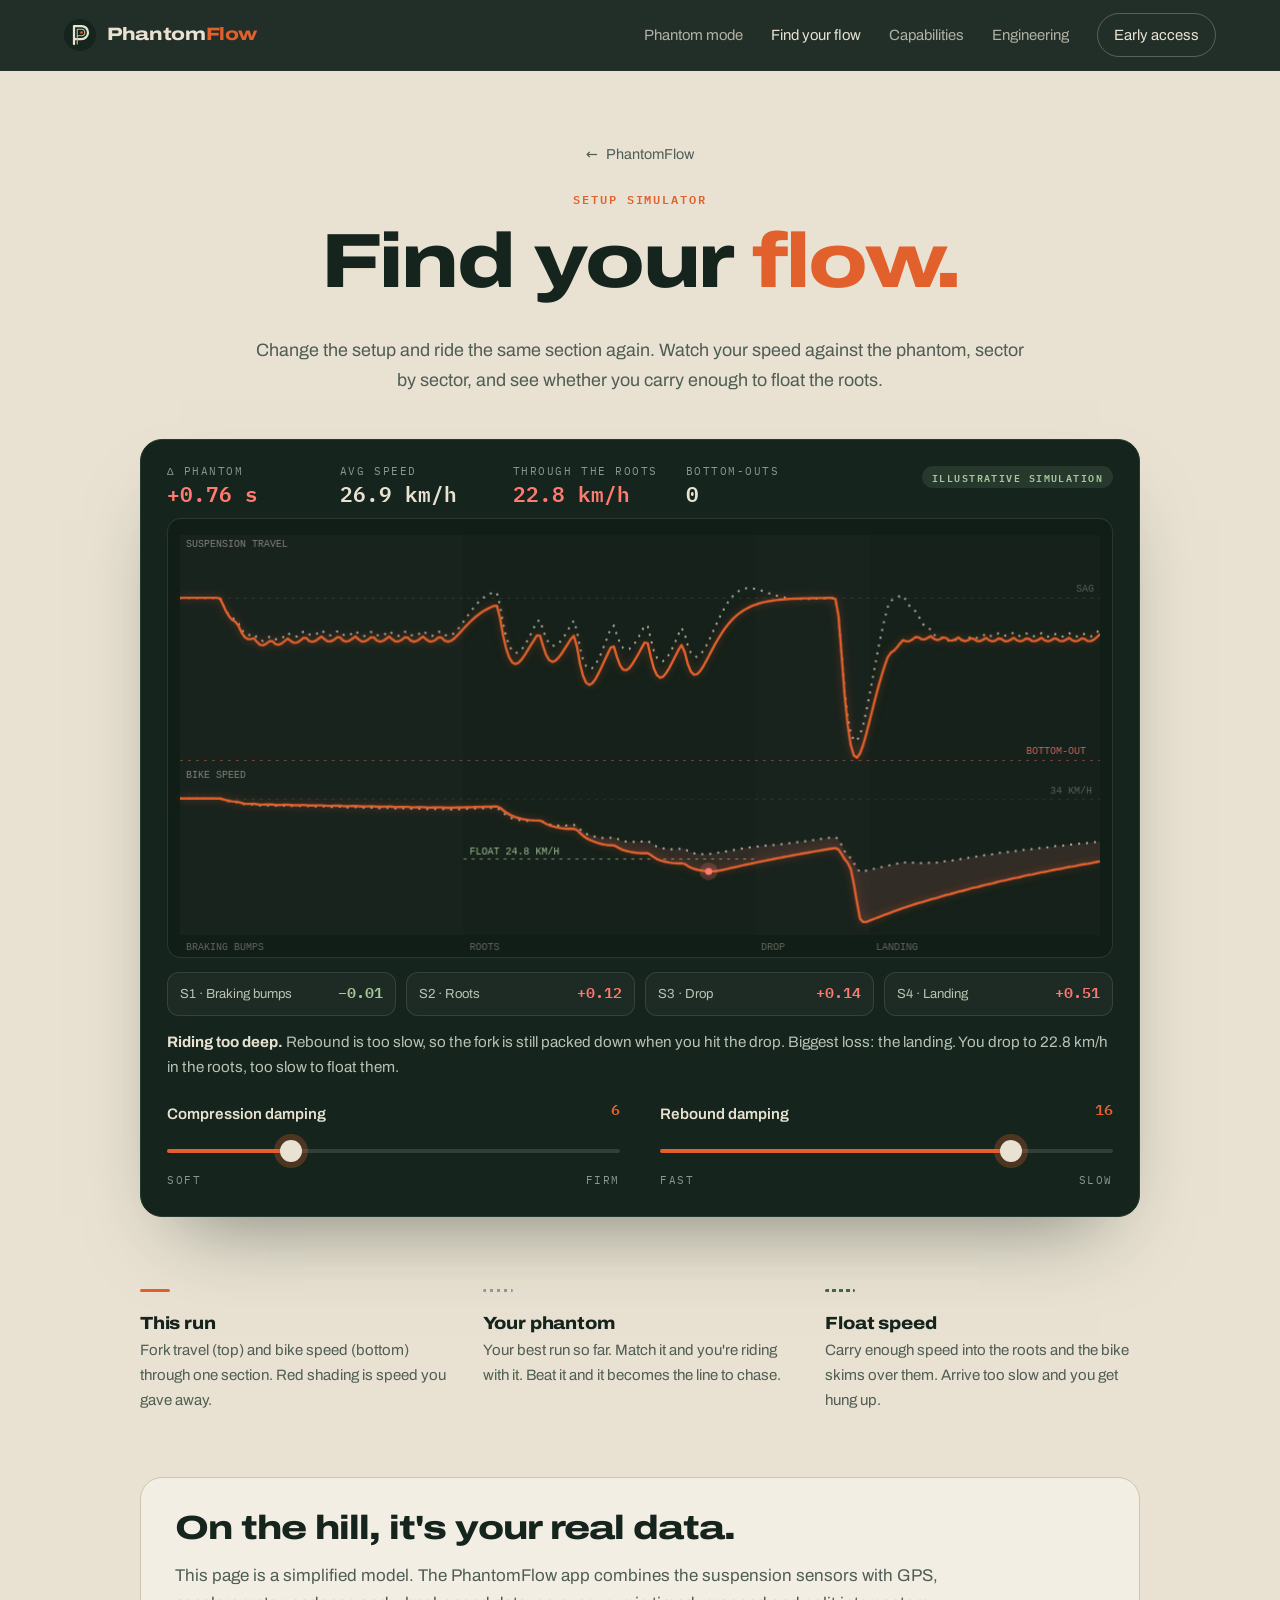
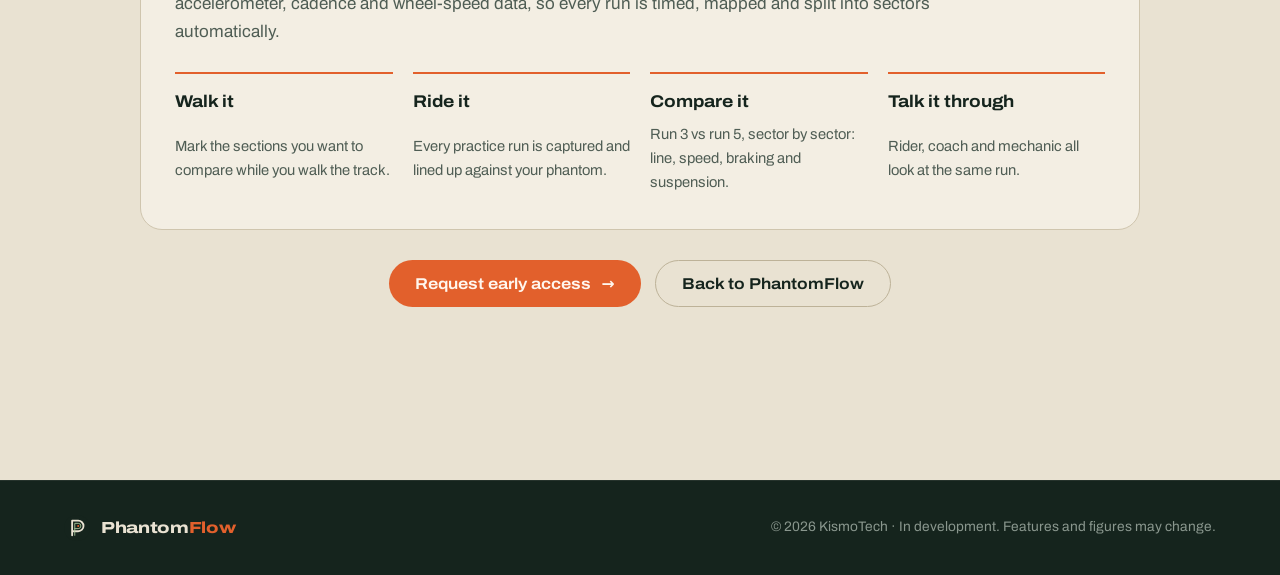
==== commit a89e1b1a: "Refactor site JS into ES modules; remove dead code - js/util.js (palette, PRNG, canvas, formatting)," ====
--- a/site/flow.html
+++ b/site/flow.html
@@ -10,8 +10,8 @@
   <link rel="preload" href="fonts/archivo-var-latin.woff2" as="font" type="font/woff2" crossorigin>
   <link rel="preload" href="fonts/ibm-plex-mono-400-latin.woff2" as="font" type="font/woff2" crossorigin>
   <link rel="stylesheet" href="styles.css">
-  <script src="main.js" defer></script>
-  <script src="interactive.js" defer></script>
+  <script type="module" src="js/page.js"></script>
+  <script type="module" src="js/simulator.js"></script>
 </head>
 <body class="page-flow">
   <a class="skip" href="#main">Skip to content</a>
--- a/site/styles.css
+++ b/site/styles.css
@@ -71,7 +71,7 @@
 h3 { font-size: 1.15rem; font-stretch: 112%; letter-spacing: -0.015em; line-height: 1.2; }
 p { margin: 0 0 1.1em; }
 .muted { color: var(--muted); }
-.accent, .gradient { color: var(--oxide); }
+.gradient { color: var(--oxide); }
 
 .skip { position: absolute; left: -999px; top: 8px; background: var(--sand); color: var(--forest); padding: 8px 12px; border-radius: 8px; z-index: 200; }
 .skip:focus { left: 8px; }
@@ -97,8 +97,8 @@
 nav { display: flex; align-items: center; gap: 28px; }
 nav a { text-decoration: none; color: rgba(233,226,210,.72); font-size: .93rem; transition: color .2s; }
 nav a:hover, nav a[aria-current="page"] { color: var(--sand); }
-.nav-cta { color: var(--sand) !important; padding: 9px 16px; border: 1px solid rgba(233,226,210,.28); border-radius: 999px; }
-.nav-cta:hover { border-color: var(--oxide); }
+nav .nav-cta { color: var(--sand); padding: 9px 16px; border: 1px solid rgba(233,226,210,.28); border-radius: 999px; }
+nav .nav-cta:hover { border-color: var(--oxide); }
 @media (max-width: 760px) { nav a:not(.nav-cta) { display: none; } }
 
 /* ── Buttons ─────────────────────────────────────── */
@@ -113,7 +113,9 @@
 .hero { position: relative; min-height: 100svh; display: flex; flex-direction: column; justify-content: center; padding: 120px 0 150px; overflow: hidden; isolation: isolate; }
 .hero .contours { z-index: -3; }
 .hero .contours path { stroke: rgba(169, 199, 156, 0.17); }
-.hero-canvas { position: absolute; inset: 0; width: 100%; height: 100%; z-index: -2; }
+.hero-layer { position: absolute; inset: 0; width: 100%; height: 100%; z-index: -2; }
+.hero-layer[data-flow] { z-index: -4; }
+.hero-layer[data-terrain] { z-index: -3; }
 .hero-vignette { position: absolute; inset: 0; z-index: -1; pointer-events: none;
   background: radial-gradient(58% 55% at 16% 48%, rgba(21,36,29,.94) 0%, rgba(21,36,29,.6) 55%, transparent 100%),
               linear-gradient(180deg, rgba(21,36,29,.5) 0%, transparent 22%, transparent 78%, var(--forest) 100%); }
@@ -130,7 +132,9 @@
 .hud-val.delta.ahead { color: var(--gain); }
 .hud-val.delta.behind { color: var(--loss); }
 .hud-legend { display: flex; align-items: center; justify-content: flex-end; gap: 18px; font-size: .82rem; color: var(--muted); }
-.hud-legend span { display: inline-flex; align-items: center; gap: 8px; }
+.hud-legend span { display: inline-flex; align-items: center; gap: 8px; white-space: nowrap; }
+.hud-legend .hud-hint { display: none; font: 500 .68rem/1 var(--mono); letter-spacing: .12em; text-transform: uppercase; color: var(--oxide); }
+@media (hover: hover) and (pointer: fine) and (min-width: 1000px) { .hud-legend .hud-hint { display: inline-flex; } } /* steering needs a mouse */
 .sw { width: 20px; height: 3px; border-radius: 2px; display: inline-block; }
 .sw-live { background: var(--oxide); }
 .sw-phantom { background: repeating-linear-gradient(90deg, var(--phantom) 0 3px, transparent 3px 7px); }
@@ -227,13 +231,13 @@
 @media (max-width: 600px) { .ticks li { grid-template-columns: 1fr; gap: 6px; } }
 
 /* access */
+.access .summit path { stroke: rgba(169, 199, 156, 0.13); stroke-linejoin: round; }
+.access .summit path:nth-child(-n+3) { stroke: rgba(169, 199, 156, 0.22); } /* the summit rings */
 .access-inner { position: relative; z-index: 1; max-width: 760px; text-align: center; }
 .access-inner .muted { font-size: 1.15rem; }
 .contact-slot { margin: 38px auto 0; display: inline-flex; align-items: center; gap: 14px; text-align: left; padding: 18px 24px; border-radius: 999px; border: 1px solid var(--hair-2); background: rgba(21,36,29,.7); color: var(--muted); }
 .contact-slot strong { color: var(--text); font-weight: 600; }
 @media (max-width: 600px) { .contact-slot { border-radius: 18px; } }
-.flow-field { position: absolute; inset: 0; width: 100%; height: 100%; z-index: 0; opacity: .9;
-  -webkit-mask: radial-gradient(70% 70% at 50% 50%, #000 30%, transparent 85%); mask: radial-gradient(70% 70% at 50% 50%, #000 30%, transparent 85%); }
 
 /* footer */
 .site-footer { background: var(--forest); color: #8A978E; border-top: 1px solid rgba(233,226,210,.08); padding: 34px 0; font-size: .86rem; }
@@ -298,7 +302,6 @@
 .fusion-list span { color: var(--muted); font-size: .92rem; }
 @media (max-width: 860px) { .fusion-list { grid-template-columns: repeat(2, 1fr); } .fusion { padding: 24px; } }
 @media (max-width: 520px) { .fusion-list { grid-template-columns: 1fr; } }
-.flow-note { max-width: 980px; margin: 40px auto 0; color: var(--dim); font-size: .88rem; text-align: center; }
 .flow-cta { display: flex; justify-content: center; flex-wrap: wrap; gap: 14px; margin-top: 30px; }
 
 /* ── Reveal on scroll ───────────────────────────── */
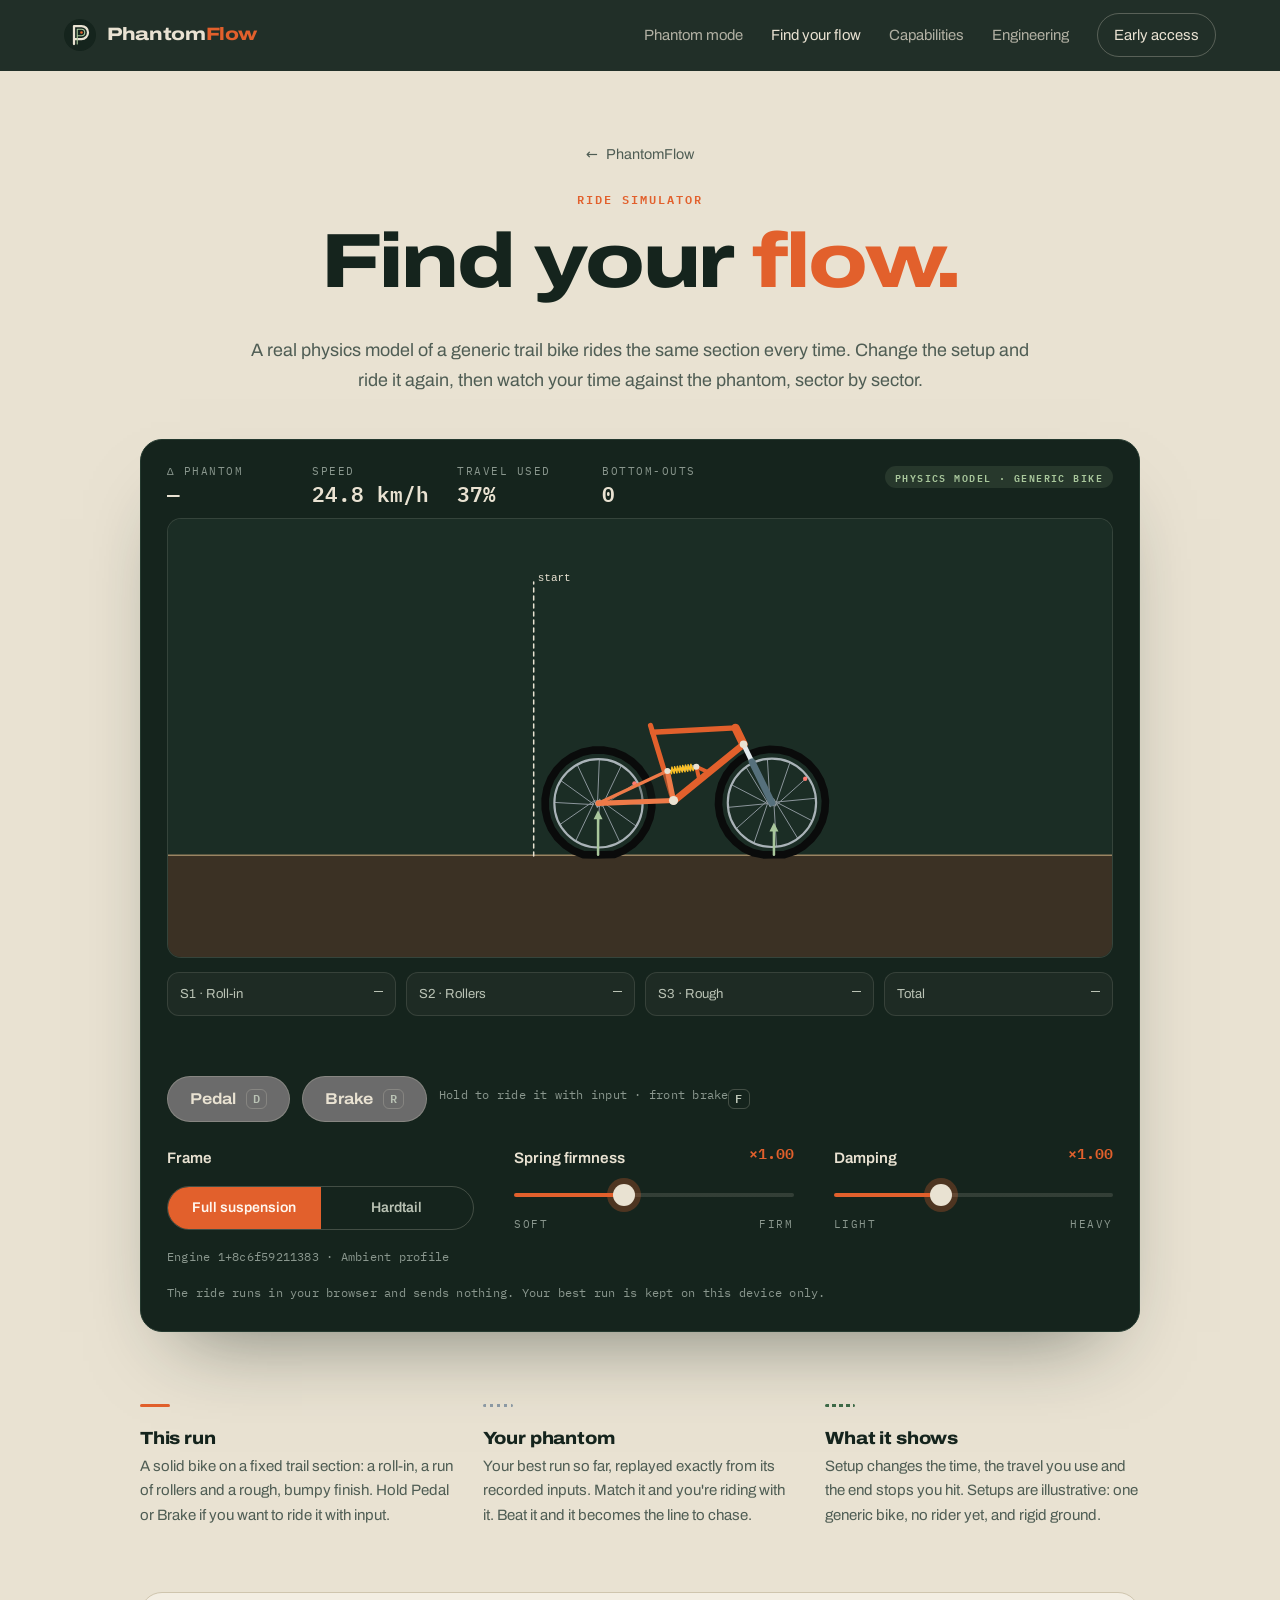
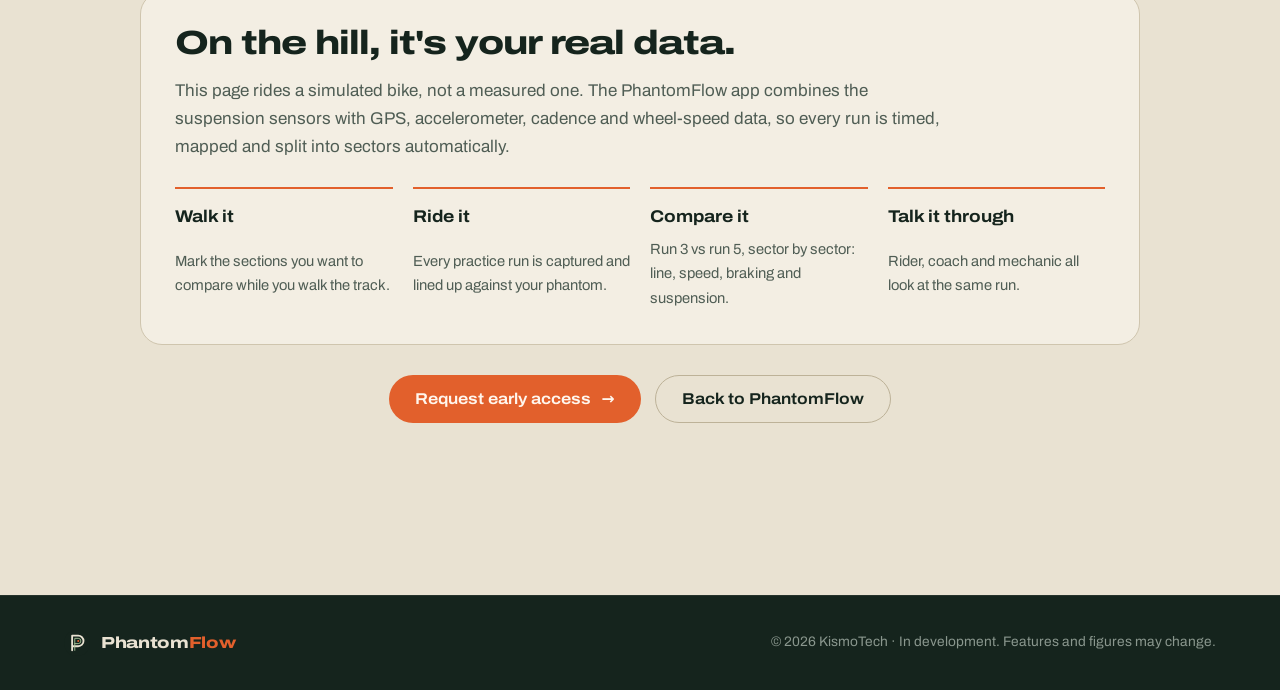
==== commit 16bcbd19: "Flow page: a simplified ride on the vendored engine (phantom, sector splits, setup controls, crash e" ====
--- a/site/flow.html
+++ b/site/flow.html
@@ -4,14 +4,14 @@
   <meta charset="utf-8">
   <meta name="viewport" content="width=device-width, initial-scale=1">
   <title>Find your flow · PhantomFlow</title>
-  <meta name="description" content="Interactive suspension setup simulator from PhantomFlow. Tune compression and rebound damping and chase your phantom.">
+  <meta name="description" content="Ride a real physics model of a trail bike in your browser. Change the suspension setup, ride the same section again and chase your phantom, sector by sector.">
   <meta name="theme-color" content="#15241D">
   <link rel="icon" href="favicon.svg" type="image/svg+xml">
   <link rel="preload" href="fonts/archivo-var-latin.woff2" as="font" type="font/woff2" crossorigin>
   <link rel="preload" href="fonts/ibm-plex-mono-400-latin.woff2" as="font" type="font/woff2" crossorigin>
   <link rel="stylesheet" href="styles.css">
   <script type="module" src="js/page.js"></script>
-  <script type="module" src="js/simulator.js"></script>
+  <script type="module" src="js/flow-ride.js"></script>
 </head>
 <body class="page-flow">
   <a class="skip" href="#main">Skip to content</a>
@@ -37,69 +37,95 @@
       <div class="wrap">
         <div class="flow-head">
           <a class="back reveal" href="./"><span aria-hidden="true">←</span> PhantomFlow</a>
-          <p class="eyebrow reveal">Setup simulator</p>
+          <p class="eyebrow reveal">Ride simulator</p>
           <h1 id="flow-title" class="reveal">Find your <span class="gradient">flow.</span></h1>
-          <p class="muted reveal">Change the setup and ride the same section again. Watch your speed against
-            the phantom, sector by sector, and see whether you carry enough to float the roots.</p>
+          <p class="muted reveal">A real physics model of a generic trail bike rides the same section every time. Change
+            the setup and ride it again, then watch your time against the phantom, sector by sector.</p>
         </div>
 
-        <div class="panel tuner reveal" data-tuner>
+        <div class="panel tuner ride reveal" id="tuner" data-ride data-claim="C-019">
           <div class="tuner-top">
-            <div class="readouts" aria-live="polite">
+            <div class="readouts">
               <div><span class="hud-label">Δ Phantom</span><b data-out="delta">—</b></div>
-              <div><span class="hud-label">Avg speed</span><b data-out="speed">—</b></div>
-              <div><span class="hud-label">Through the roots</span><b data-out="roots">—</b></div>
+              <div><span class="hud-label">Speed</span><b data-out="speed">—</b></div>
+              <div><span class="hud-label">Travel used</span><b data-out="travel">—</b></div>
               <div><span class="hud-label">Bottom-outs</span><b data-out="bottoms">—</b></div>
             </div>
-            <span class="tag">Illustrative simulation</span>
+            <span class="tag">Physics model · generic bike</span>
           </div>
 
-          <canvas class="tuner-canvas" data-tuner-canvas aria-hidden="true"></canvas>
+          <div class="ride-stage">
+            <canvas class="tuner-canvas ride-canvas" data-ride-canvas role="img"
+              aria-label="Side view of the simulated bike rolling over a trail section, with the phantom drawn faintly beside it"></canvas>
+            <div class="ride-card" data-card role="status" aria-live="polite">
+              <div><strong data-card-title>Loading the physics engine…</strong><p data-card-text>About 440 KB, once.</p></div>
+              <button class="btn btn-primary" type="button" data-restart hidden>Ride again</button>
+            </div>
+          </div>
+
           <ol class="splits" data-splits aria-label="Sector times against the phantom"></ol>
           <p class="tuner-verdict" data-out="verdict" aria-live="polite">&nbsp;</p>
 
+          <div class="ride-actions" role="group" aria-label="Rider controls">
+            <button class="btn btn-quiet hold" type="button" data-hold="drive">Pedal <kbd>D</kbd></button>
+            <button class="btn btn-quiet hold" type="button" data-hold="rearBrake">Brake <kbd>R</kbd></button>
+            <span class="control-hint ride-hint">Hold to ride it with input · front brake <kbd>F</kbd></span>
+          </div>
+
           <div class="controls">
+            <div class="control" role="group" aria-labelledby="frame-label">
+              <span class="control-row"><span id="frame-label">Frame</span></span>
+              <div class="seg">
+                <button type="button" class="seg-btn is-on" data-frame="0" aria-pressed="true">Full suspension</button>
+                <button type="button" class="seg-btn" data-frame="1" aria-pressed="false">Hardtail</button>
+              </div>
+            </div>
             <label class="control">
-              <span class="control-row"><span>Compression damping</span><output data-val="comp">6</output></span>
-              <input type="range" min="1" max="20" value="6" data-in="comp" aria-describedby="comp-hint">
-              <span id="comp-hint" class="control-hint"><span>Soft</span><span>Firm</span></span>
+              <span class="control-row"><span>Spring firmness</span><output data-val="firm">×1.00</output></span>
+              <input type="range" min="0.5" max="1.8" step="0.05" value="1" data-in="firm" aria-describedby="firm-hint">
+              <span id="firm-hint" class="control-hint"><span>Soft</span><span>Firm</span></span>
             </label>
             <label class="control">
-              <span class="control-row"><span>Rebound damping</span><output data-val="reb">16</output></span>
-              <input type="range" min="1" max="20" value="16" data-in="reb" aria-describedby="reb-hint">
-              <span id="reb-hint" class="control-hint"><span>Fast</span><span>Slow</span></span>
+              <span class="control-row"><span>Damping</span><output data-val="damp">×1.00</output></span>
+              <input type="range" min="0.4" max="2" step="0.05" value="1" data-in="damp" aria-describedby="damp-hint">
+              <span id="damp-hint" class="control-hint"><span>Light</span><span>Heavy</span></span>
             </label>
+          </div>
+
+          <p class="ride-note" data-out="status"></p>
+          <p class="ride-note" data-claim="C-021">The ride runs in your browser and sends nothing. Your best run is kept on this device only.</p>
+          <p class="ride-note ride-fallback" data-fallback hidden></p>
+          <noscript><p class="ride-note">The ride needs JavaScript, WebAssembly and web workers.</p></noscript>
+        </div>
+
+        <div class="howto" id="howto">
+          <div class="howto-item reveal" data-claim="C-019">
+            <span class="sw sw-live" aria-hidden="true"></span>
+            <h2>This run</h2>
+            <p>A solid bike on a fixed trail section: a roll-in, a run of rollers and a rough, bumpy finish. Hold Pedal or Brake if you want to ride it with input.</p>
+          </div>
+          <div class="howto-item reveal" data-claim="C-020">
+            <span class="sw sw-phantom" aria-hidden="true"></span>
+            <h2>Your phantom</h2>
+            <p>Your best run so far, replayed exactly from its recorded inputs. Match it and you're riding with it. Beat it and it becomes the line to chase.</p>
+          </div>
+          <div class="howto-item reveal" data-claim="C-019">
+            <span class="sw sw-float" aria-hidden="true"></span>
+            <h2>What it shows</h2>
+            <p>Setup changes the time, the travel you use and the end stops you hit. Setups are illustrative: one generic bike, no rider yet, and rigid ground.</p>
           </div>
         </div>
 
-        <div class="howto">
-          <div class="howto-item reveal">
-            <span class="sw sw-live" aria-hidden="true"></span>
-            <h2>This run</h2>
-            <p>Fork travel (top) and bike speed (bottom) through one section. Red shading is speed you gave away.</p>
-          </div>
-          <div class="howto-item reveal">
-            <span class="sw sw-phantom" aria-hidden="true"></span>
-            <h2>Your phantom</h2>
-            <p>Your best run so far. Match it and you're riding with it. Beat it and it becomes the line to chase.</p>
-          </div>
-          <div class="howto-item reveal">
-            <span class="sw sw-float" aria-hidden="true"></span>
-            <h2>Float speed</h2>
-            <p>Carry enough speed into the roots and the bike skims over them. Arrive too slow and you get hung up.</p>
-          </div>
-        </div>
-
-        <section class="fusion reveal" aria-labelledby="fusion-title">
+        <section class="fusion reveal" aria-labelledby="fusion-title" data-claim="C-001 C-012">
           <h2 id="fusion-title">On the hill, it's your real data.</h2>
-          <p>This page is a simplified model. The PhantomFlow app combines the suspension sensors with GPS,
+          <p>This page rides a simulated bike, not a measured one. The PhantomFlow app combines the suspension sensors with GPS,
             accelerometer, cadence and wheel-speed data, so every run is timed, mapped and split
             into sectors automatically.</p>
           <ul class="fusion-list">
-            <li><strong>Walk it</strong><span>Mark the sections you want to compare while you walk the track.</span></li>
-            <li><strong>Ride it</strong><span>Every practice run is captured and lined up against your phantom.</span></li>
-            <li><strong>Compare it</strong><span>Run 3 vs run 5, sector by sector: line, speed, braking and suspension.</span></li>
-            <li><strong>Talk it through</strong><span>Rider, coach and mechanic all look at the same run.</span></li>
+            <li data-claim="C-013"><strong>Walk it</strong><span>Mark the sections you want to compare while you walk the track.</span></li>
+            <li data-claim="C-014"><strong>Ride it</strong><span>Every practice run is captured and lined up against your phantom.</span></li>
+            <li data-claim="C-003"><strong>Compare it</strong><span>Run 3 vs run 5, sector by sector: line, speed, braking and suspension.</span></li>
+            <li data-claim="C-017"><strong>Talk it through</strong><span>Rider, coach and mechanic all look at the same run.</span></li>
           </ul>
         </section>
 
--- a/site/styles.css
+++ b/site/styles.css
@@ -304,6 +304,48 @@
 @media (max-width: 520px) { .fusion-list { grid-template-columns: 1fr; } }
 .flow-cta { display: flex; justify-content: center; flex-wrap: wrap; gap: 14px; margin-top: 30px; }
 
+/* Ride panel (flow page): the engine's bike drawn on a canvas, beside the phantom */
+.ride-canvas {
+  --pg-sky: #1b2d25; --pg-ground: #3b3124; --pg-ground-line: #9a8462; --pg-tyre: #0a0b0b; --pg-rim: #aab3b8; --pg-spoke: #8b959b;
+  --pg-frame: #E2602C; --pg-swingarm: #EE7A48; --pg-stanchion: #e2e8ec; --pg-lowers: #56707c; --pg-shock-body: #7b8d96; --pg-spring: #fbbf24;
+  --pg-arrow: #A9C79C; --pg-plate: #172620; --pg-fg: #E9E2D2; --pg-muted: #B9C2B4; --pg-danger: #FF7A70; --pg-gauge: rgba(233, 226, 210, 0.18);
+  --pg-ghost: #E9E2D2;
+  background: #1b2d25; touch-action: pan-y;
+}
+.ride-stage { position: relative; }
+.ride-card { position: absolute; left: 12px; right: 12px; bottom: 12px; display: flex; flex-wrap: wrap; align-items: center; justify-content: space-between; gap: 12px 18px;
+  padding: 14px 18px; border-radius: 14px; background: rgba(21, 36, 29, .93); border: 1px solid var(--hair-2); backdrop-filter: blur(6px); }
+.ride-card[hidden] { display: none; }
+.ride-card strong { display: block; font-stretch: 112%; font-size: 1.02rem; line-height: 1.25; }
+.ride-card p { margin: 4px 0 0; color: var(--muted); font-size: .9rem; line-height: 1.45; max-width: 52em; }
+.ride-card .btn { padding: 12px 20px; }
+.ride-card.is-bad strong { color: var(--loss); }
+.ride-card.is-good strong { color: var(--gain); }
+.ride .splits .d { display: block; font: 500 .68rem/1.2 var(--mono); margin-top: 4px; text-align: right; color: var(--dim); }
+.ride .splits li { align-items: flex-start; }
+.ride .splits li b { text-align: right; }
+.ride .splits .d.gain { color: var(--gain); } .ride .splits .d.loss { color: var(--loss); }
+.ride-actions { display: flex; flex-wrap: wrap; align-items: center; gap: 10px 12px; margin: 0 0 24px; }
+.ride-actions .btn { padding: 12px 22px; user-select: none; -webkit-user-select: none; touch-action: none; }
+.ride-actions .btn.is-held { background: var(--oxide); border-color: var(--oxide); color: var(--oxide-ink); }
+.ride-hint { text-transform: none; letter-spacing: .02em; font-size: .74rem; }
+kbd { font: 600 .72rem/1 var(--mono); padding: 3px 6px; border-radius: 6px; border: 1px solid var(--hair-2); color: var(--muted); }
+.seg { display: grid; grid-template-columns: 1fr 1fr; border: 1px solid var(--hair-2); border-radius: 999px; overflow: hidden; }
+.seg-btn { font: 600 .88rem/1 var(--font); padding: 11px 12px; background: transparent; color: var(--muted); border: 0; cursor: pointer; transition: background .2s, color .2s; }
+.seg-btn.is-on { background: var(--oxide); color: var(--oxide-ink); }
+.seg-btn:not(.is-on):hover { color: var(--text); }
+.controls { grid-template-columns: 1.1fr 1fr 1fr; }
+.ride-note { margin: 18px 0 0; color: var(--dim); font: 500 .74rem/1.5 var(--mono); letter-spacing: .02em; }
+.ride-note:empty { display: none; }
+.ride-fallback { color: var(--loss); font: 400 .95rem/1.5 var(--font); }
+@media (max-width: 860px) { .controls { grid-template-columns: 1fr; } }
+@media (max-width: 760px) {
+  .ride .tuner-canvas { height: clamp(260px, 62vw, 340px); }
+  .ride-card { position: static; margin-top: 10px; padding: 12px 14px; }
+  .ride-card .btn { width: 100%; justify-content: center; }
+  .ride-actions .btn { flex: 1 1 40%; justify-content: center; }
+}
+
 /* ── Reveal on scroll ───────────────────────────── */
 .js .reveal { opacity: 0; transform: translateY(24px); transition: opacity .9s var(--ease), transform .9s var(--ease); transition-delay: var(--d, 0s); }
 .js .reveal.is-visible { opacity: 1; transform: none; }
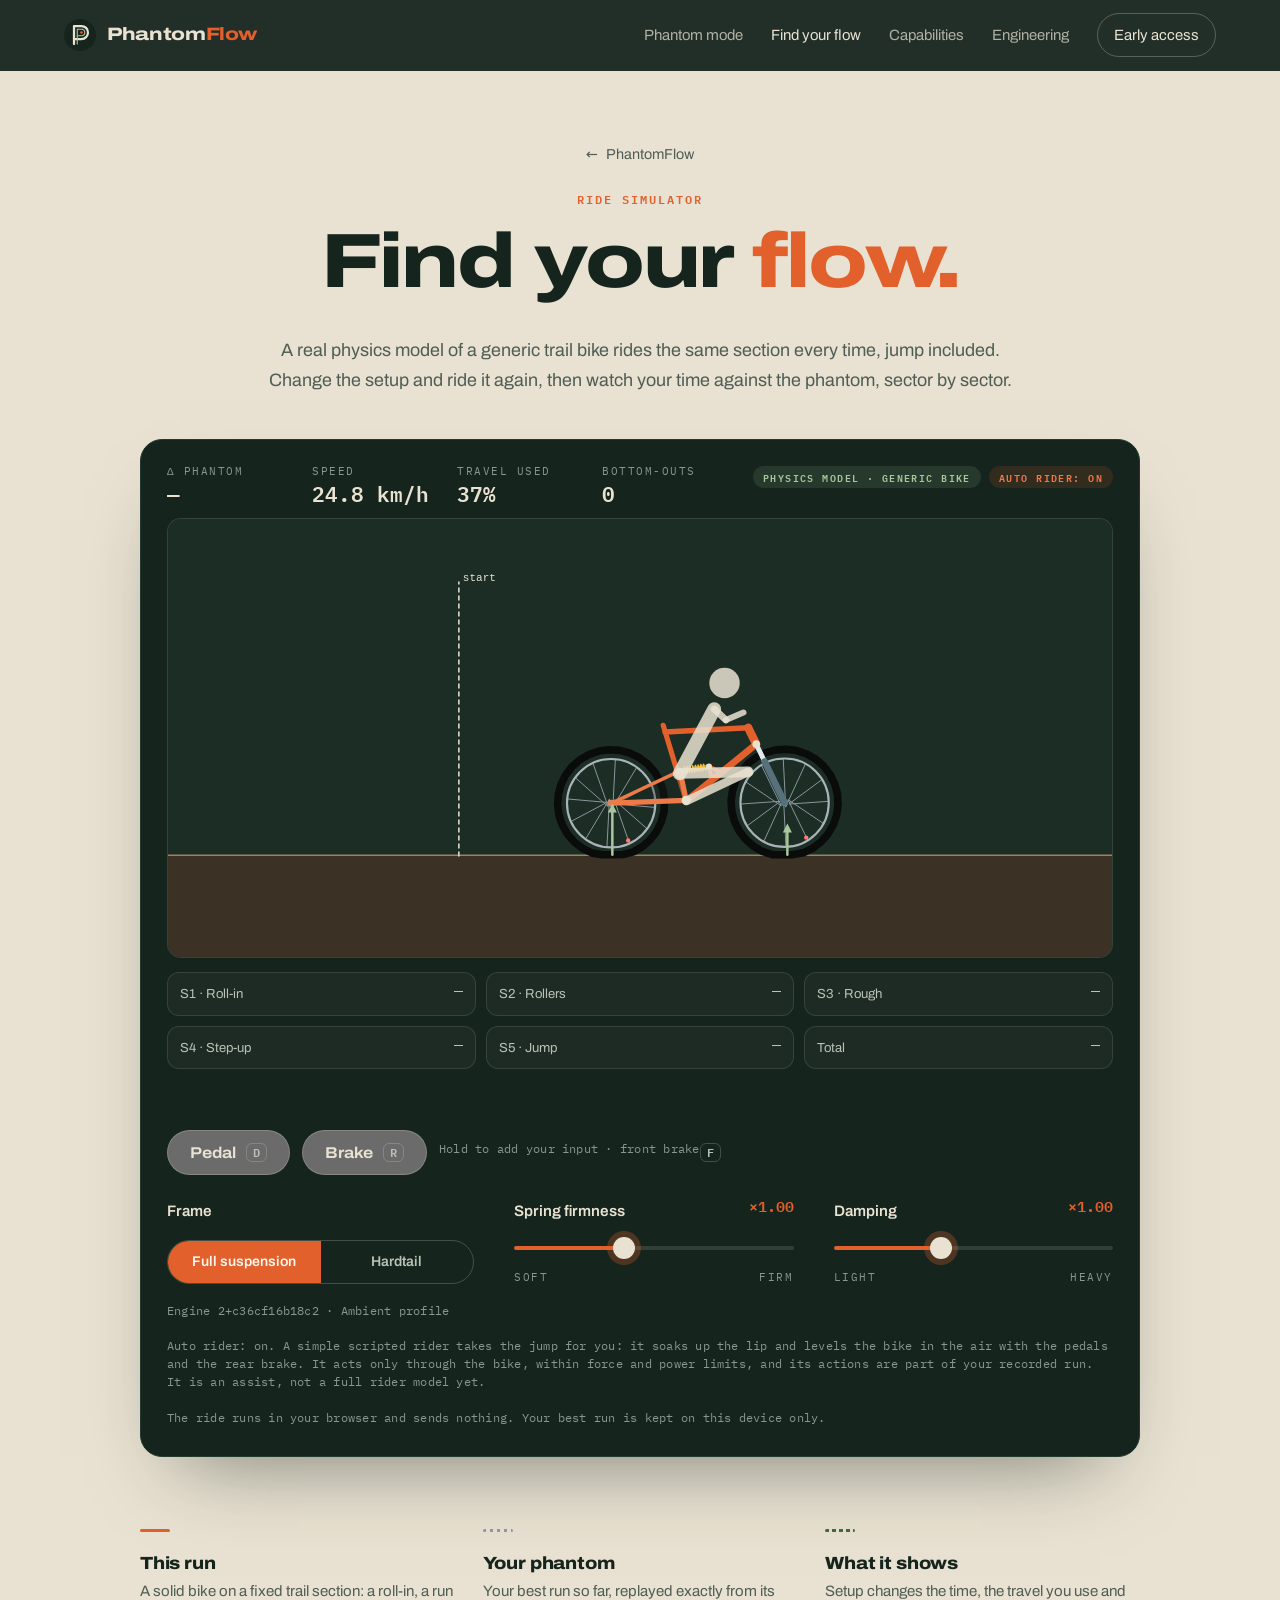
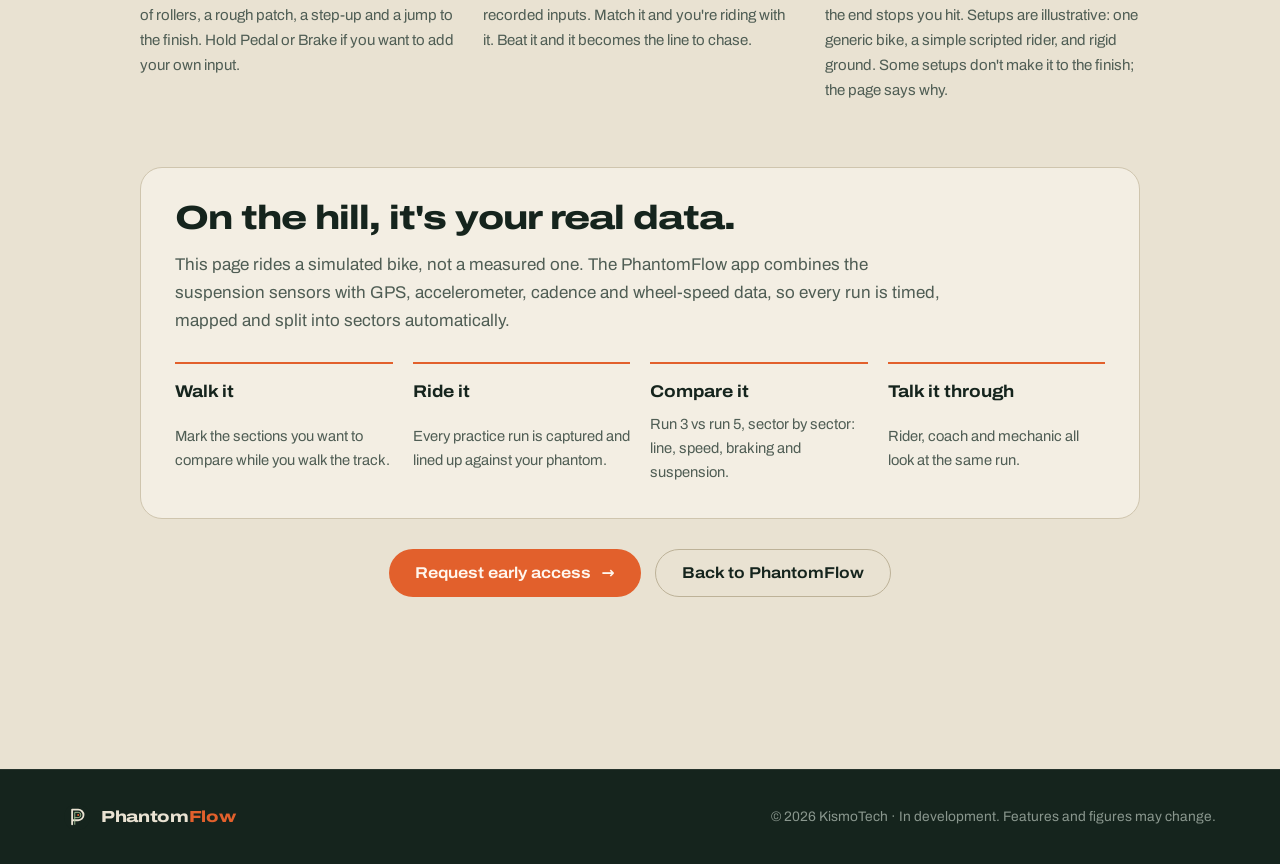
==== commit 012d0157: "Flow page: the course runs through the step-up and the jump; auto rider on (a simple scripted rider," ====
--- a/site/flow.html
+++ b/site/flow.html
@@ -39,8 +39,8 @@
           <a class="back reveal" href="./"><span aria-hidden="true">←</span> PhantomFlow</a>
           <p class="eyebrow reveal">Ride simulator</p>
           <h1 id="flow-title" class="reveal">Find your <span class="gradient">flow.</span></h1>
-          <p class="muted reveal">A real physics model of a generic trail bike rides the same section every time. Change
-            the setup and ride it again, then watch your time against the phantom, sector by sector.</p>
+          <p class="muted reveal">A real physics model of a generic trail bike rides the same section every time, jump
+            included. Change the setup and ride it again, then watch your time against the phantom, sector by sector.</p>
         </div>
 
         <div class="panel tuner ride reveal" id="tuner" data-ride data-claim="C-019">
@@ -51,7 +51,10 @@
               <div><span class="hud-label">Travel used</span><b data-out="travel">—</b></div>
               <div><span class="hud-label">Bottom-outs</span><b data-out="bottoms">—</b></div>
             </div>
-            <span class="tag">Physics model · generic bike</span>
+            <span class="ride-tags">
+              <span class="tag">Physics model · generic bike</span>
+              <span class="tag tag-rider" data-out="rider" data-claim="C-022">Auto rider: on</span>
+            </span>
           </div>
 
           <div class="ride-stage">
@@ -69,7 +72,7 @@
           <div class="ride-actions" role="group" aria-label="Rider controls">
             <button class="btn btn-quiet hold" type="button" data-hold="drive">Pedal <kbd>D</kbd></button>
             <button class="btn btn-quiet hold" type="button" data-hold="rearBrake">Brake <kbd>R</kbd></button>
-            <span class="control-hint ride-hint">Hold to ride it with input · front brake <kbd>F</kbd></span>
+            <span class="control-hint ride-hint">Hold to add your input · front brake <kbd>F</kbd></span>
           </div>
 
           <div class="controls">
@@ -93,6 +96,9 @@
           </div>
 
           <p class="ride-note" data-out="status"></p>
+          <p class="ride-note" data-claim="C-022">Auto rider: on. A simple scripted rider takes the jump for you: it soaks up the lip and
+            levels the bike in the air with the pedals and the rear brake. It acts only through the bike, within force and power
+            limits, and its actions are part of your recorded run. It is an assist, not a full rider model yet.</p>
           <p class="ride-note" data-claim="C-021">The ride runs in your browser and sends nothing. Your best run is kept on this device only.</p>
           <p class="ride-note ride-fallback" data-fallback hidden></p>
           <noscript><p class="ride-note">The ride needs JavaScript, WebAssembly and web workers.</p></noscript>
@@ -102,7 +108,7 @@
           <div class="howto-item reveal" data-claim="C-019">
             <span class="sw sw-live" aria-hidden="true"></span>
             <h2>This run</h2>
-            <p>A solid bike on a fixed trail section: a roll-in, a run of rollers and a rough, bumpy finish. Hold Pedal or Brake if you want to ride it with input.</p>
+            <p>A solid bike on a fixed trail section: a roll-in, a run of rollers, a rough patch, a step-up and a jump to the finish. Hold Pedal or Brake if you want to add your own input.</p>
           </div>
           <div class="howto-item reveal" data-claim="C-020">
             <span class="sw sw-phantom" aria-hidden="true"></span>
@@ -112,7 +118,7 @@
           <div class="howto-item reveal" data-claim="C-019">
             <span class="sw sw-float" aria-hidden="true"></span>
             <h2>What it shows</h2>
-            <p>Setup changes the time, the travel you use and the end stops you hit. Setups are illustrative: one generic bike, no rider yet, and rigid ground.</p>
+            <p>Setup changes the time, the travel you use and the end stops you hit. Setups are illustrative: one generic bike, a simple scripted rider, and rigid ground. Some setups don't make it to the finish; the page says why.</p>
           </div>
         </div>
 
--- a/site/styles.css
+++ b/site/styles.css
@@ -256,6 +256,8 @@
 
 .tuner { max-width: 1000px; margin: 0 auto; padding: 26px 26px 30px; }
 .tuner-top { display: flex; justify-content: space-between; align-items: flex-start; gap: 16px; margin-bottom: 14px; }
+.ride-tags { display: flex; flex-wrap: wrap; gap: 8px; justify-content: flex-end; }
+.tag-rider { background: rgba(226,96,44,.14); color: var(--oxide-2); cursor: help; }
 .readouts { display: grid; grid-template-columns: repeat(4, minmax(0, 1fr)); gap: 28px; }
 .readouts > div { display: grid; gap: 6px; }
 .readouts b { font: 600 1.32rem/1 var(--mono); font-variant-numeric: tabular-nums; transition: color .3s; }
@@ -263,7 +265,7 @@
 .tuner-canvas { width: 100%; height: clamp(320px, 40vw, 440px); display: block; border-radius: 14px; background: rgba(0,0,0,.18); border: 1px solid var(--hair); }
 .tuner-verdict { min-height: 1.6em; margin: 14px 0 22px; color: var(--muted); font-size: .95rem; }
 .tuner-verdict strong { color: var(--text); }
-.splits { list-style: none; margin: 14px 0 0; padding: 0; display: grid; grid-template-columns: repeat(4, 1fr); gap: 10px; }
+.splits { list-style: none; margin: 14px 0 0; padding: 0; display: grid; grid-template-columns: repeat(3, 1fr); gap: 10px; }
 .splits li { display: flex; justify-content: space-between; align-items: baseline; gap: 8px; padding: 10px 12px; border-radius: 12px; background: rgba(233,226,210,.04); border: 1px solid var(--hair); font-size: .82rem; color: var(--muted); }
 .splits b { font: 600 .95rem/1 var(--mono); font-variant-numeric: tabular-nums; }
 @media (max-width: 760px) { .splits { grid-template-columns: repeat(2, 1fr); } }
